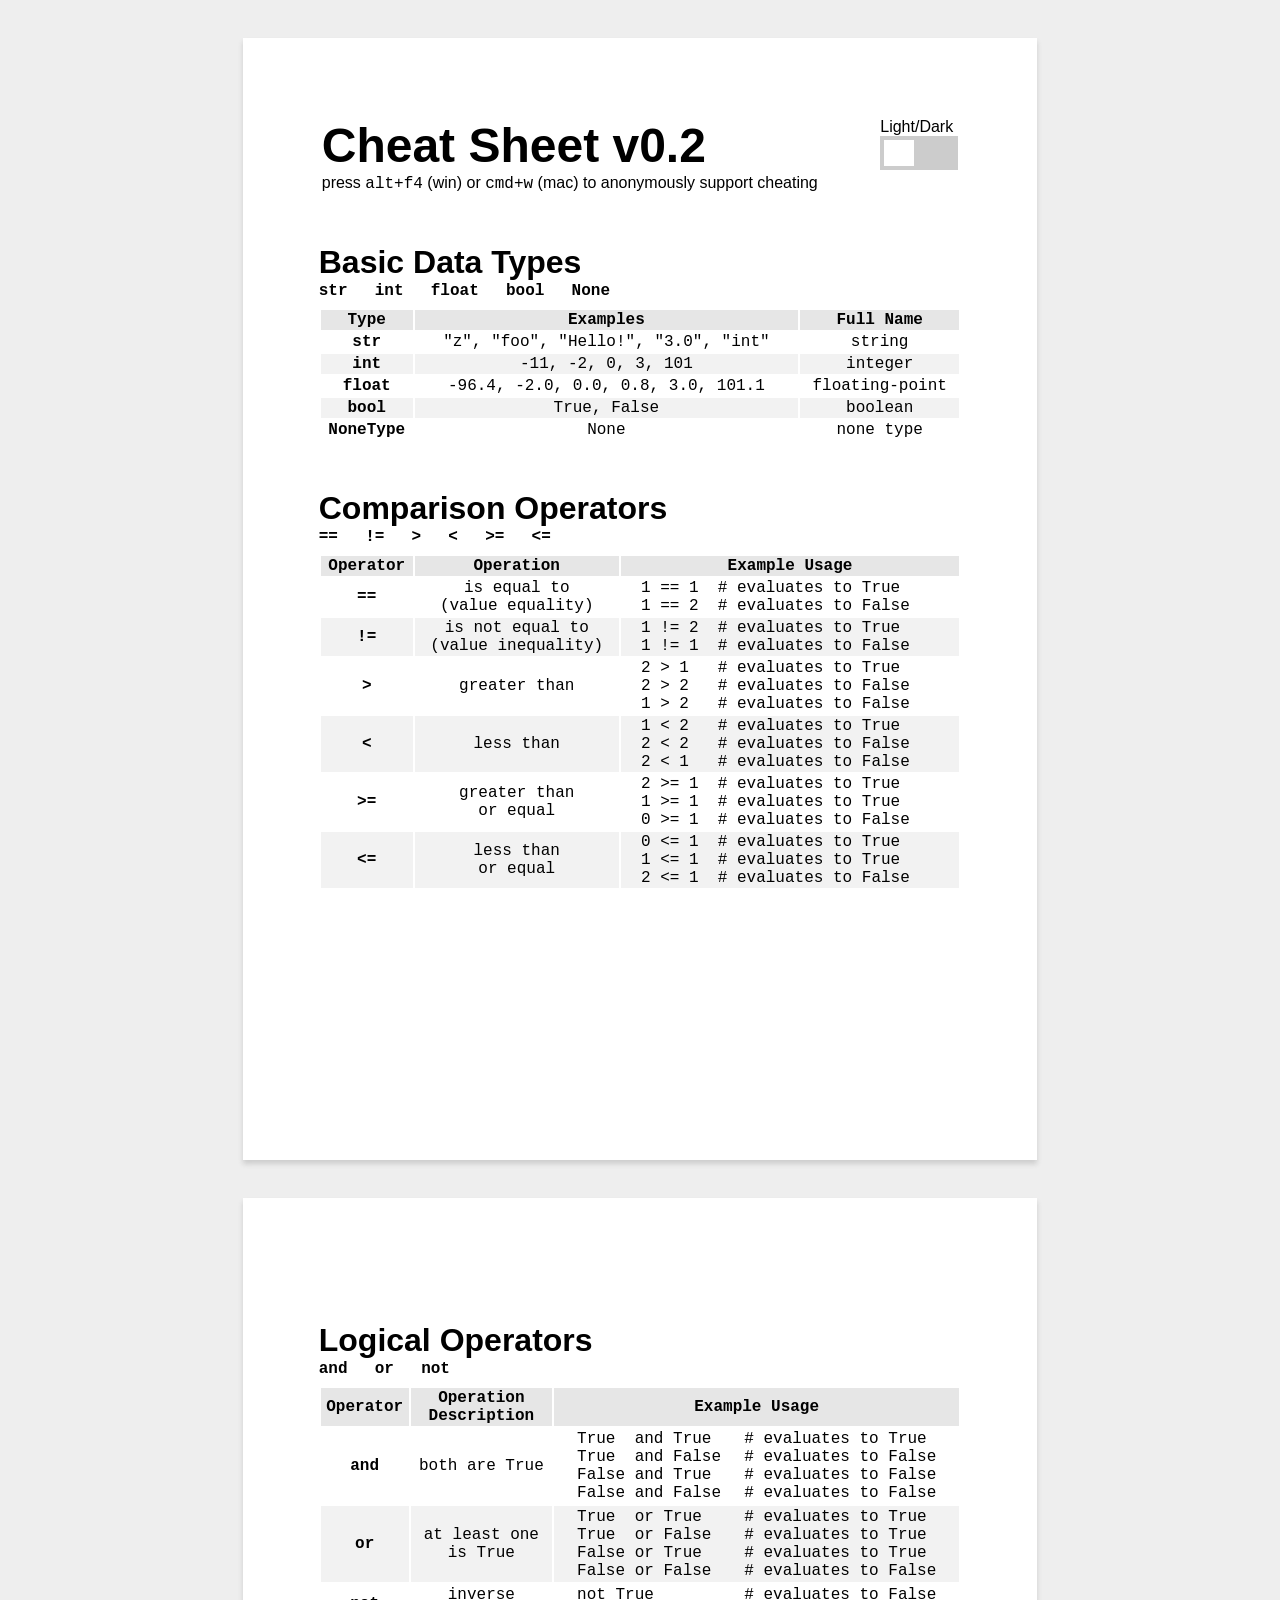
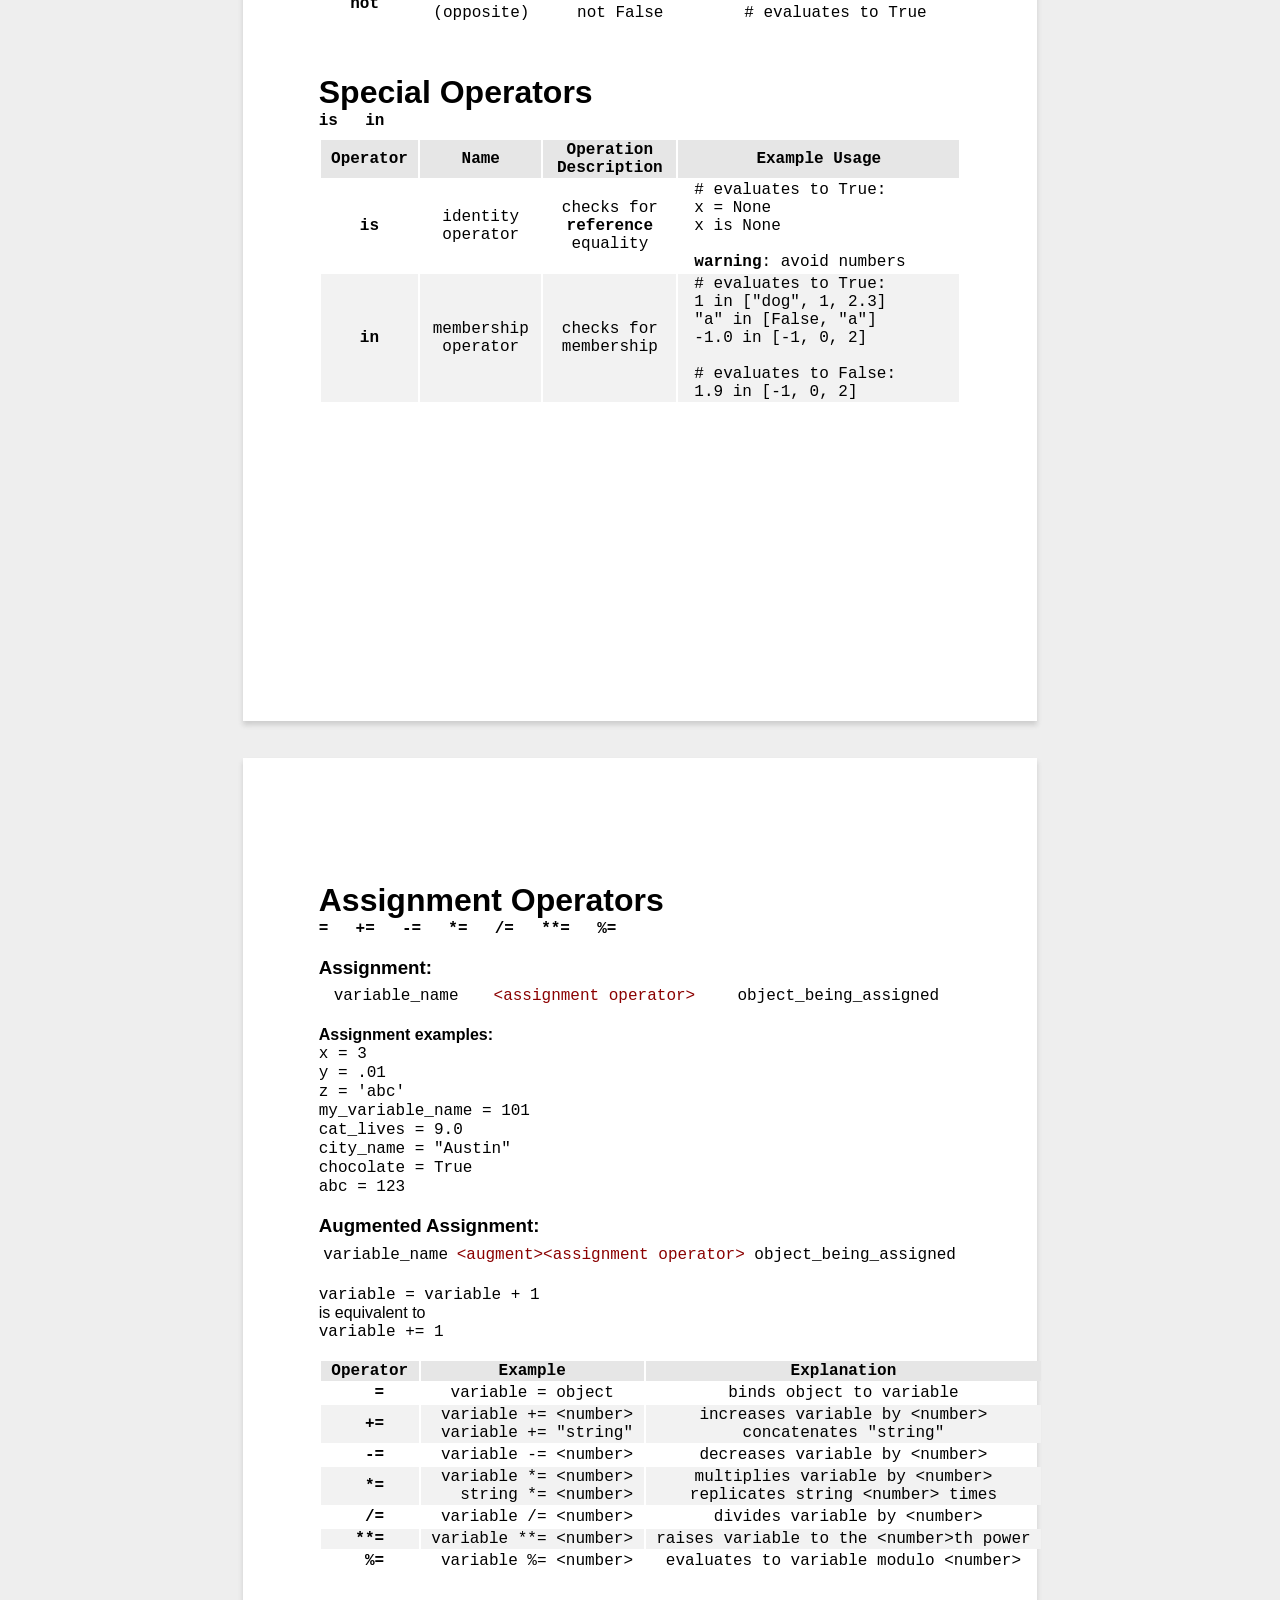
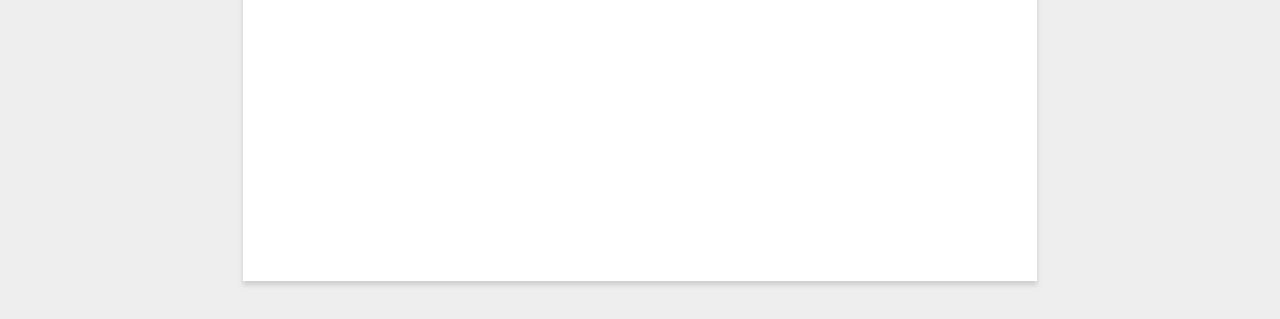
==== static/PythonCheatSheet/index.html @ 7b9991cb "Merge pull request #47 from GCTA-Python/updates added html cheatsheet from scratch repo" ====
<!DOCTYPE html>

<html lang="en">
	<head>
		<meta name="viewport" content="width=device-width, initial-scale=1">
		<meta charset="utf-8">
		<meta http-equiv="X-UA-Compatible" content="IE=edge">
		<meta name="description" content="Student Review Supplement (WIP - v0.3)">
		<title>Python Cheat Sheet</title>
		<link rel="stylesheet" type="text/css" href="sheets-of-paper-a4.css">
		<script async src="script.js"></script>  <!-- links to Java scripts (order dependent) -->
	</head>

	<body class="document">
		<div class="page" contenteditable="true">
			
			<table>
				<tr></tr>
				<tr>
					<!-- Title -->
					<td>
						<h1 class="title" style="margin-top: 0;">Cheat Sheet v0.2</h1>
						<p style="margin-top: -2em;">press <kbd>alt+f4</kbd> (win) or <kbd>cmd+w</kbd> (mac) to anonymously support cheating</p>			
					</td>
					<!-- Dark/Light Button -->
					<td style="vertical-align: top; width: 0%">
						<label for="toggle">Light/Dark</label>
						<!-- Rectangular switch -->
						<label class="switch">
							<input type="checkbox">
							<span class="slider"></span>
						</label>
					</td>
				</tr>
			</table>



			<!-- Basic Data Types -->
			<div class="table_info">
				<h1 class="table"> Basic Data Types </h1>
				<code class="subhead"> str &ensp; int &ensp; float &ensp; bool &ensp; None </code>
			</div>

			<table class="default_table">
				<tr class="header">
					<th style="text-align: center;"> Type </th>
					<th style="text-align: center;"> Examples </th>
					<th style="text-align: center;"> Full Name </th>
				</tr>
				<tr>
					<td style="text-align: center;"> <b>str</b> </td>
					<td style="text-align: center;"> "z", "foo", "Hello!", "3.0", "int" </td>
					<td style="text-align: center;"> string </td>
				</tr>
				<tr>
					<td style="text-align: center;"> <b>int</b> </td>
					<td style="text-align: center;"> -11, -2, 0, 3, 101 </td>
					<td style="text-align: center;"> integer </td>
				</tr>
				<tr>
					<td style="text-align: center;"> <b>float</b> </td>
					<td style="text-align: center;"> -96.4, -2.0, 0.0, 0.8, 3.0, 101.1  </td>
					<td style="text-align: center;"> floating-point </td>
				</tr>
				<tr>
					<td style="text-align: center;"> <b>bool</b> </td>
					<td style="text-align: center;"> True, False </td>
					<td style="text-align: center;"> boolean </td>
				</tr>
				<tr>
					<td style="text-align: center;"> <b>NoneType</b> </td>
					<td style="text-align: center;"> None </td>
					<td style="text-align: center;"> none type </td>
				</tr>
			</table>

			<!-- Comparison Operators -->
			<div class="table_info">
				<h1 class="table"> Comparison Operators </h1>
				<code class="subhead"> == &ensp; != &ensp; &gt &ensp; &lt &ensp; &gt= &ensp; &lt= </code>
			</div>

			<table class="default_table">
				<tr class="header">
					<th style="text-align: center;"> Operator </th>
					<th style="text-align: center;"> Operation </th>
					<th style="text-align: center;"> Example Usage </th>
				</tr>
				<tr>
					<td style="text-align: center;"> <b>==</b> </td>
					<td style="text-align: center;"> is equal to<br>(value equality) </td>
					<td style="text-align: left;">	<code>&nbsp; 1 == 1  &nbsp;# evaluates to True </code><br>
												  	<code>&nbsp; 1 == 2  &nbsp;# evaluates to False</code></td>

				</tr>
				<tr>
					<td style="text-align: center;"> <b>!=</b> </td>
					<td style="text-align: center;"> is not equal to<br>(value inequality) </td>
					<td style="text-align: left;">	<code>&nbsp; 1 != 2  &nbsp;# evaluates to True </code><br>
												  	<code>&nbsp; 1 != 1  &nbsp;# evaluates to False </code></td>
				</tr>
				<tr>
					<td style="text-align: center;"> <b>&gt</b> </td>
					<td style="text-align: center;"> greater than </td>
					<td style="text-align: left;">	<code>&nbsp; 2 &gt 1  &nbsp;&nbsp;# evaluates to True </code><br>
												  	<code>&nbsp; 2 &gt 2  &nbsp;&nbsp;# evaluates to False </code><br>
												  	<code>&nbsp; 1 &gt 2  &nbsp;&nbsp;# evaluates to False </code></td>
				</tr>
				<tr>
					<td style="text-align: center;"> <b>&lt</b> </td>
					<td style="text-align: center;"> less than </td>
					<td style="text-align: left;">	<code>&nbsp; 1 &lt 2  &nbsp;&nbsp;# evaluates to True </code><br>
												  	<code>&nbsp; 2 &lt 2  &nbsp;&nbsp;# evaluates to False </code><br>
												  	<code>&nbsp; 2 &lt 1  &nbsp;&nbsp;# evaluates to False </code></td>
				</tr>
				<tr>
					<td style="text-align: center;"> <b>&gt=</b> </td>
					<td style="text-align: center;"> greater than<br>or equal </td>
					<td style="text-align: left;">	<code>&nbsp; 2 &gt= 1  &nbsp;# evaluates to True </code><br>
												  	<code>&nbsp; 1 &gt= 1  &nbsp;# evaluates to True </code><br>
												  	<code>&nbsp; 0 &gt= 1  &nbsp;# evaluates to False </code></td>
				</tr>
				<tr>
					<td style="text-align: center;"> <b>&lt=</b> </td>
					<td style="text-align: center;"> less than<br>or equal </td>
					<td style="text-align: left;">	<code>&nbsp; 0 &lt= 1  &nbsp;# evaluates to True </code><br>
												  	<code>&nbsp; 1 &lt= 1  &nbsp;# evaluates to True </code><br>
												  	<code>&nbsp; 2 &lt= 1  &nbsp;# evaluates to False </code></td>
				</tr>
			</table>
		</div>


		<div class="page" contenteditable="true">

			<!-- Logical Operators -->
			<div class="table_info">
				<h1 class="table"> Logical Operators </h1>
				<code class="subhead"> and &ensp; or &ensp; not </code>
			</div>

			<table class="default_table">
				<tr class="header">
					<th style="text-align: center;"> Operator </th>
					<th style="text-align: center;"> Operation<br>Description </th>
					<th style="text-align: center;"> Example Usage </th>
				</tr>
				<tr>
					<td style="text-align: center;"> <b>and</b> </td>
					<td style="text-align: center;"> both are True </td>
					<td style="text-align: left;">
						<table class="no_space_table">
							<tr></tr>
							<tr>
								<td>
									True &nbsp;and True<br>
									True &nbsp;and False<br>
									False and True<br>
									False and False<br>
								</td>
								<td>&nbsp;&nbsp;</td>
								<td>
									# evaluates to True<br>
									# evaluates to False<br>
									# evaluates to False<br>
									# evaluates to False<br>
								</td>
							</tr>
						</table>
					</td>
				</tr>
				<tr>
					<td style="text-align: center;"> <b>or</b> </td>
					<td style="text-align: center;"> at least one<br>is True </td>
					<td style="text-align: left;">
						<table class="no_space_table">
							<tr></tr>
							<tr>
								<td>
									True &nbsp;or True<br>
									True &nbsp;or False<br>
									False or True<br>
									False or False<br>
								</td>
								<td>&nbsp;&nbsp;&nbsp;</td>
								<td>
									# evaluates to True<br>
									# evaluates to True<br>
									# evaluates to True<br>
									# evaluates to False<br>
								</td>
							</tr>
						</table>
					</td>
				</tr>
				<tr>
					<td style="text-align: center;"> <b>not</b> </td>
					<td style="text-align: center;"> inverse<br>(opposite) </td>
					<td style="text-align: left;">
						<table class="no_space_table">
							<tr></tr>
							<tr>
								<td>
									not True<br>
									not False<br>
								</td>
								<td>&nbsp;&nbsp;&nbsp;&nbsp;&nbsp;&nbsp;&nbsp;&nbsp;</td>
								<td>
									# evaluates to False<br>
									# evaluates to True<br>
								</td>
							</tr>
						</table>
					</td>
				</tr>
			<table>

			<!-- Special Operators -->
			<div class="table_info">
				<h1 class="table"> Special Operators </h1>
				<code class="subhead"> is &ensp; in </code>
			</div>

			<table class="default_table">
				<tr class="header">
					<th style="text-align: center;"> Operator </th>
					<th style="text-align: center;"> Name </th>
					<th style="text-align: center;"> Operation<br>Description </th>
					<th style="text-align: center;"> Example Usage </th>
				</tr>
				<tr>
					<td style="text-align: center;"> <b>is</b> </td>
					<td style="text-align: center;"> identity <br>operator </td>
					<td style="text-align: center;"> checks for <br><b>reference</b><br>equality <br></td>
					<td style="	text-align: left;
								padding-right: 0em !important;
								padding-left: 1em !important;">
													<code> # evaluates to True:</code><br>
													<code> x = None</code><br>
													<code> x is None </code><br>
													<br>
													<code> <b>warning</b>: avoid numbers</code><br></td>
				</tr>
				<tr>
					<td style="text-align: center;"> <b>in</b> </td>
					<td style="text-align: center;"> membership <br>operator </td>
					<td style="text-align: center;"> checks for <br>membership </td>
					<td style="	text-align: left;
								padding-right: 0em !important;
								padding-left: 1em !important;">
													<code> # evaluates to True:</code><br>
													<code> 1 in ["dog", 1, 2.3] </code><br>
													<code> "a" in [False, "a"] </code><br>
													<code> -1.0 in [-1, 0, 2] </code><br>
													<code> </code><br>
													<code> # evaluates to False:</code><br>
													<code> 1.9 in [-1, 0, 2] </code><br></td>
				</tr>
			</table>
		</div>


		<div class="page" contenteditable="true">

			<!-- Assignment Operators -->
			<div class="table_info">
				<h1 class="table"> Assignment Operators </h1>
				<code class="subhead"> = &ensp; += &ensp; -= &ensp; *= &ensp; /= &ensp; **= &ensp; %= </code>
			</div>

			<h3 style="margin-bottom: .25em;">Assignment:</h3>

			<table style="width: 100%; text-align: center;">
				<tr style="background-color: white !important;">
					<td>
						<code> variable_name </code>
					</td>
					<td>
						<code style="color: darkred">&lt;assignment operator&gt; </code>
					</td>
					<td>
						<code> object_being_assigned </code>
					</td>
				</tr>
			</table>

			<br>
			<b>Assignment examples:</b><br>
			<code>
				x = 3<br>
				y = .01<br>
				z = 'abc'<br>
				my_variable_name = 101<br>
				cat_lives = 9.0<br>
				city_name = "Austin"<br>
				chocolate = True<br>
				abc = 123
			</code>

			<h3 style="margin-bottom: .25em;">Augmented Assignment:</h3>

			<table style="width: 100%; text-align: center;">
				<tr style="background-color: white !important;">
					<td>
						<code> variable_name </code>
					</td>
					<td>
						<code style="color: darkred">&lt;augment>&lt;assignment operator&gt; </code>
					</td>
					<td>
						<code> object_being_assigned </code>
					</td>
				</tr>
			</table><br>

			<p>
			<code> variable = variable + 1 </code><br>
			is equivalent to<br>
			<code> variable += 1 </code>
			</p>

			<br>
			<table class="default_table" style="white-space: pre;">
				<tr class="header">
					<th style="text-align: left;"> Operator </th>
					<th style="text-align: center;"> Example </th>
					<th style="text-align: center;"> Explanation </th>
				</tr>
				<tr>
					<td style="text-align: center;"> <b>  =</b> </td>
					<td style="text-align: left;"><code>   variable = object </code></td>
					<td style="text-align: center;"> binds object to variable </td>
				</tr>
				<tr>
					<td style="text-align: center;"> <b> +=</b> </td>
					<td style="text-align: left;"><code>  variable += &lt;number&gt; </code><br><code>  variable += "string" </code></td>
					<td style="text-align: center;"> increases variable by &lt;number&gt; <br> concatenates "string" </td>
				</tr>
				<tr>
					<td style="text-align: center;"> <b> -=</b> </td>
					<td style="text-align: left;"><code>  variable -= &lt;number&gt; </code></td>
					<td style="text-align: center;"> decreases variable by &lt;number&gt; </td>
				</tr>
				<tr>
					<td style="text-align: center;"> <b> *=</b> </td>
					<td style="text-align: left;"><code>  variable *= &lt;number&gt; </code><br><code>    string *= &lt;number&gt; </code></td>
					<td style="text-align: center;"> multiplies variable by &lt;number&gt; <br> replicates string &lt;number&gt; times </td>
				</tr>
				<tr>
					<td style="text-align: center;"> <b> /=</b> </td>
					<td style="text-align: left;"><code>  variable /= &lt;number&gt; </code></td>
					<td style="text-align: center;"> divides variable by &lt;number&gt;</td>
				</tr>
				<tr>
					<td style="text-align: center;"> <b>**=</b> </td>
					<td style="text-align: left;"><code> variable **= &lt;number&gt; </code></td>
					<td style="text-align: center;"> raises variable to the &lt;number&gt;th power </td>
				</tr>
				<tr>
					<td style="text-align: center;"> <b> %=</b> </td>
					<td style="text-align: left;"><code>  variable %= &lt;number&gt; </code></td>
					<td style="text-align: center;"> evaluates to variable modulo &lt;number&gt; </td>
				</tr>

			</table>

		</div>

	</body>


<!--
* HTML-Sheets-of-Paper (https://github.com/delight-im/HTML-Sheets-of-Paper)
* Copyright (c) delight.im (https://www.delight.im/)
* Licensed under the MIT License (https://opensource.org/licenses/MIT)
-->

</html>
---- static/PythonCheatSheet/sheets-of-paper-a4.css ----
/*!
 * HTML-Sheets-of-Paper (https://github.com/delight-im/HTML-Sheets-of-Paper)
 * Copyright (c) delight.im (https://www.delight.im/)
 * Licensed under the MIT License (https://opensource.org/licenses/MIT)
 */

@import "sheets-of-paper.css";

.page {
	/* Styles for better appearance on screens only -- are reset to defaults in print styles later */

	/* Reflect the paper width in the screen rendering (must match size from @page rule) */
	width: 21cm;
	/* Reflect the paper height in the screen rendering (must match size from @page rule) */
	min-height: 29.7cm;

	/* Reflect the actual page margin/padding on paper in the screen rendering (must match margin from @page rule) */
	padding-left: 2cm;
	padding-top: 2cm;
	padding-right: 2cm;
	padding-bottom: 2cm;
}
/* Use CSS Paged Media to switch from continuous documents to sheet-like documents with separate pages */
@page {
	/* You can only change the size, margins, orphans, widows and page breaks here */

	/* Paper size and page orientation */
	size: A4 portrait;

	/* Margin per single side of the page */
	margin-left: 2cm;
	margin-top: 2cm;
	margin-right: 2cm;
	margin-bottom: 2cm;
}
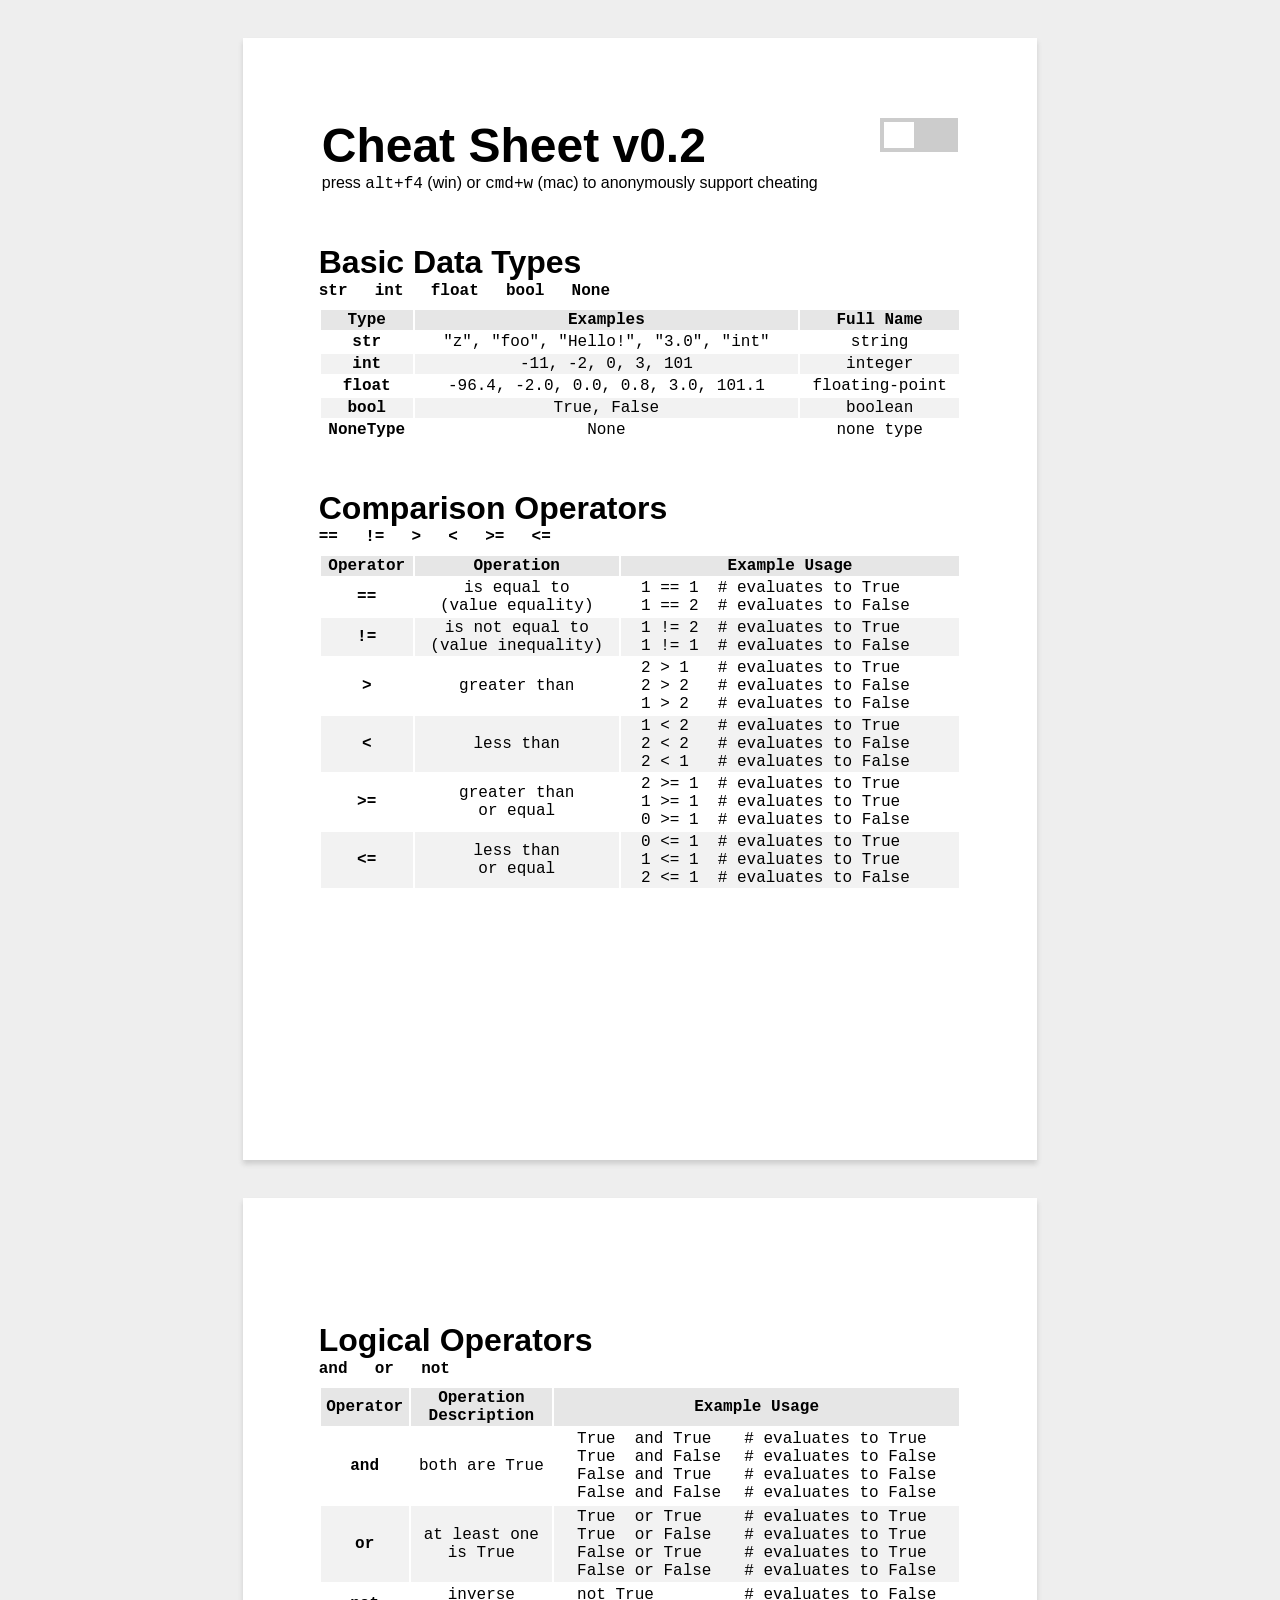
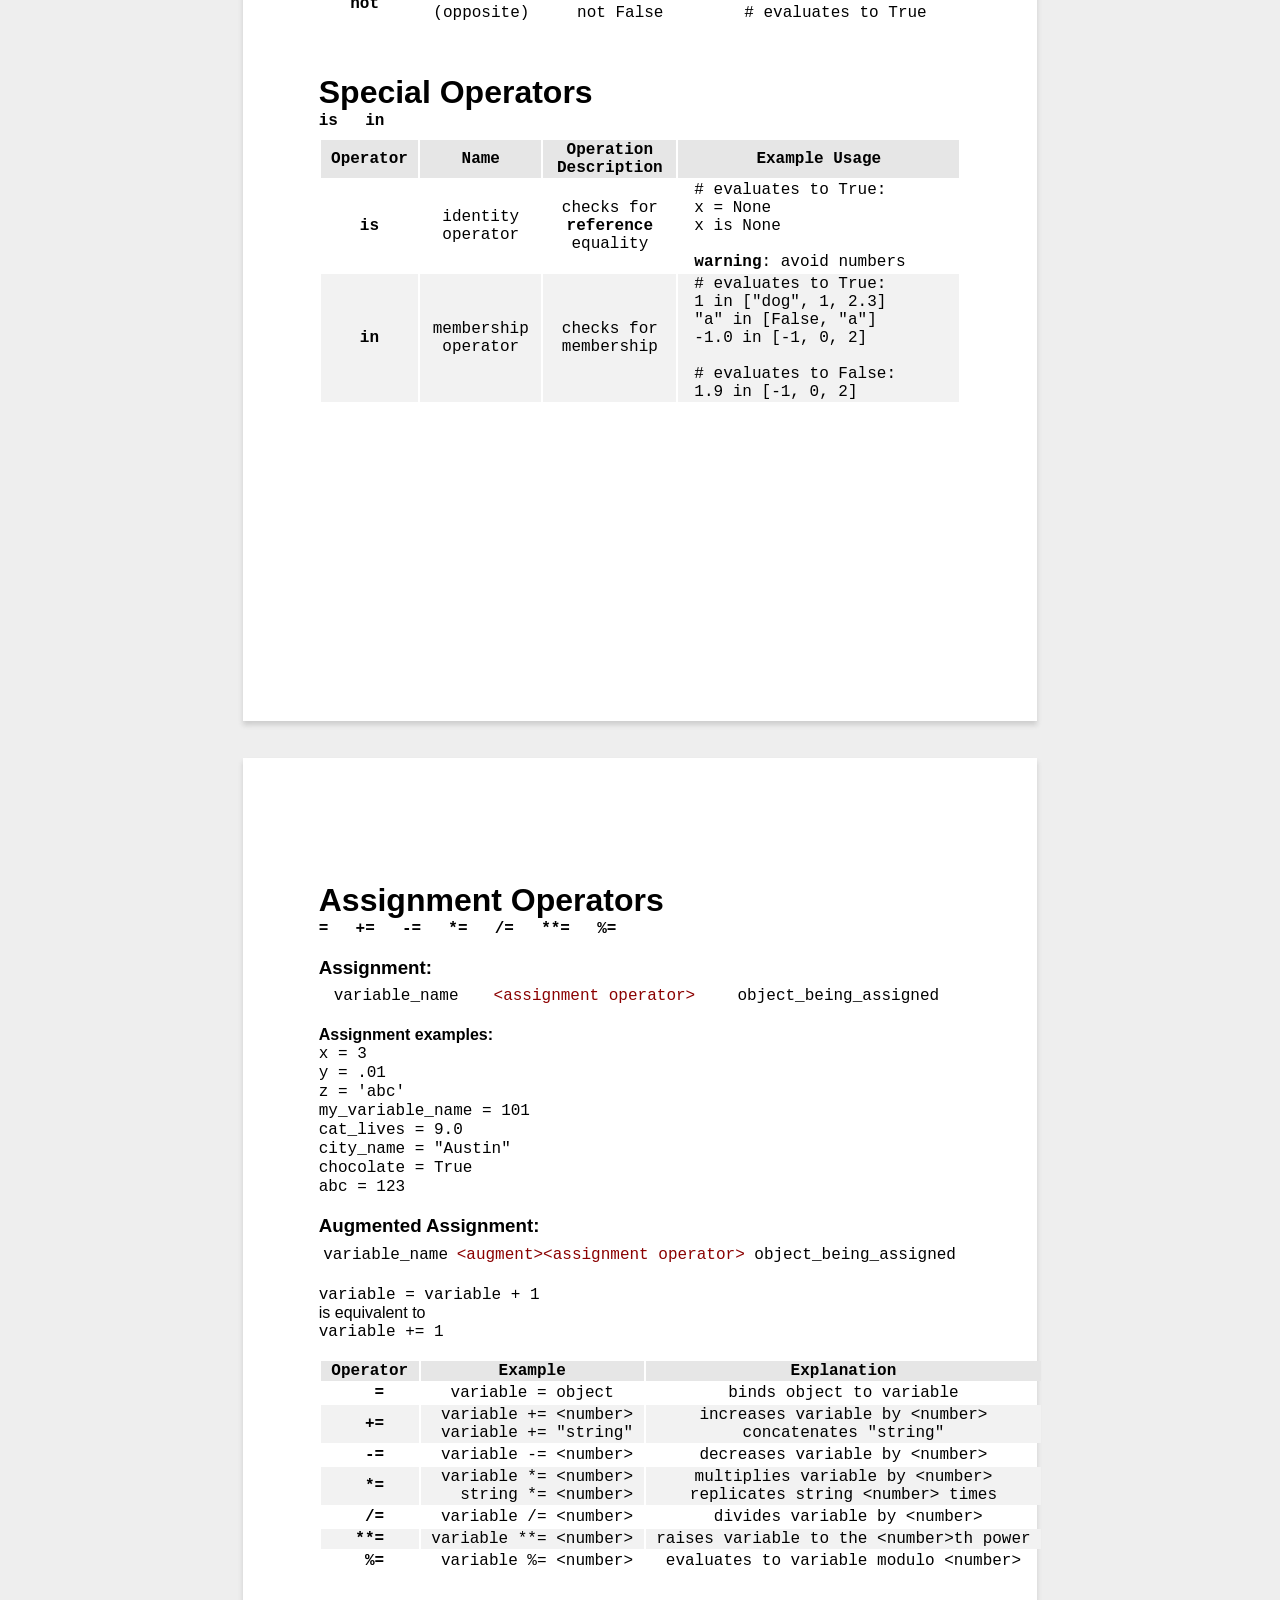
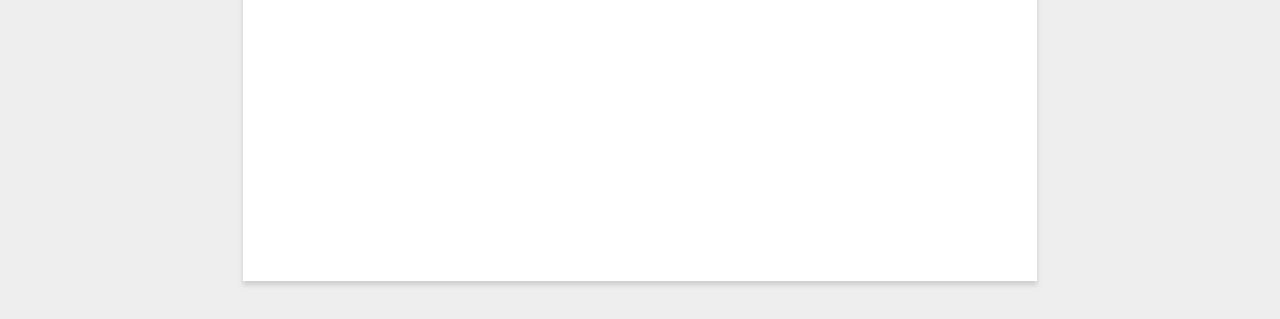
==== commit 6437ed6d: "Merge pull request #49 from GCTA-Python/updates should be working now..." ====
--- a/static/PythonCheatSheet/index.html
+++ b/static/PythonCheatSheet/index.html
@@ -12,19 +12,19 @@
 	</head>
 
 	<body class="document">
-		<div class="page" contenteditable="true">
-			
+		<div class="page" contenteditable="false">
+
 			<table>
 				<tr></tr>
 				<tr>
 					<!-- Title -->
-					<td>
+					<td style="width: 100%">
 						<h1 class="title" style="margin-top: 0;">Cheat Sheet v0.2</h1>
 						<p style="margin-top: -2em;">press <kbd>alt+f4</kbd> (win) or <kbd>cmd+w</kbd> (mac) to anonymously support cheating</p>			
 					</td>
 					<!-- Dark/Light Button -->
 					<td style="vertical-align: top; width: 0%">
-						<label for="toggle">Light/Dark</label>
+						<!-- <label for="toggle">Light/Dark</label> -->
 						<!-- Rectangular switch -->
 						<label class="switch">
 							<input type="checkbox">
@@ -132,7 +132,7 @@
 		</div>
 
 
-		<div class="page" contenteditable="true">
+		<div class="page" contenteditable="false">
 
 			<!-- Logical Operators -->
 			<div class="table_info">
@@ -261,7 +261,7 @@
 		</div>
 
 
-		<div class="page" contenteditable="true">
+		<div class="page" contenteditable="false">
 
 			<!-- Assignment Operators -->
 			<div class="table_info">
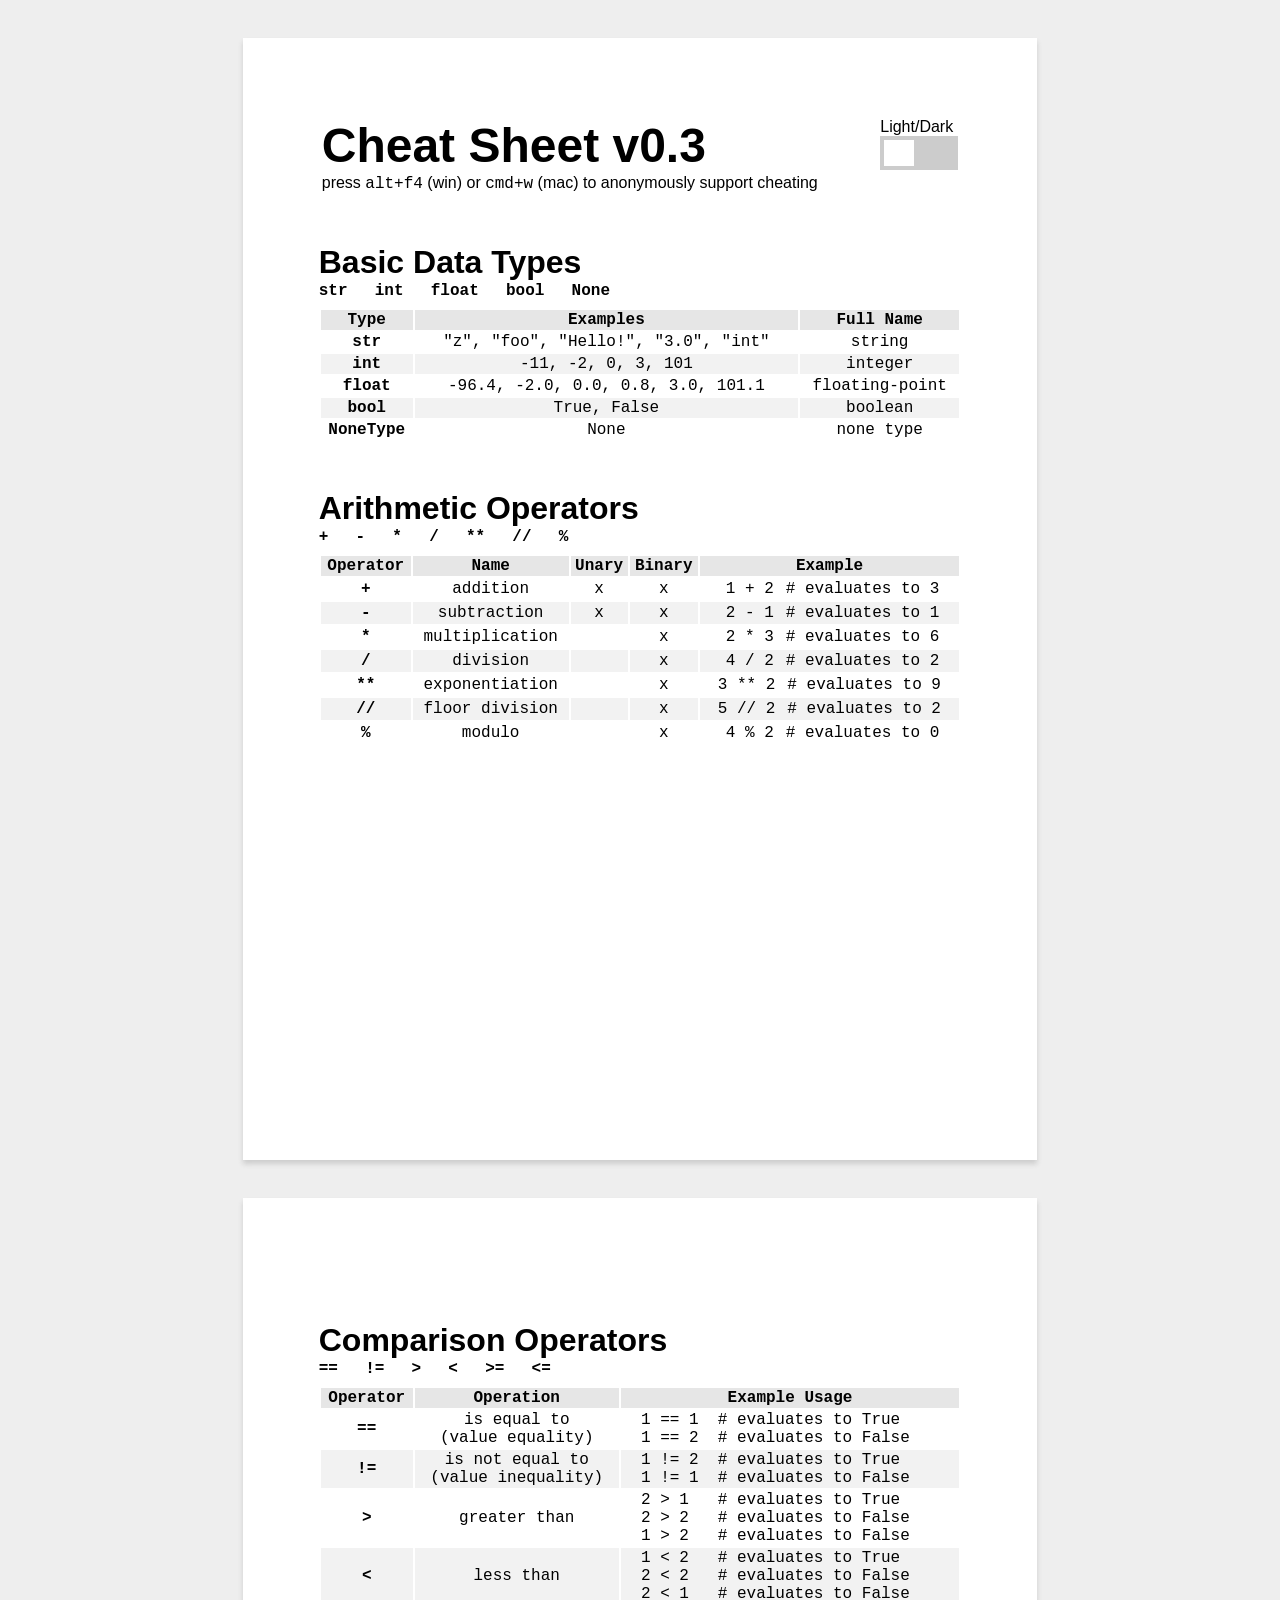
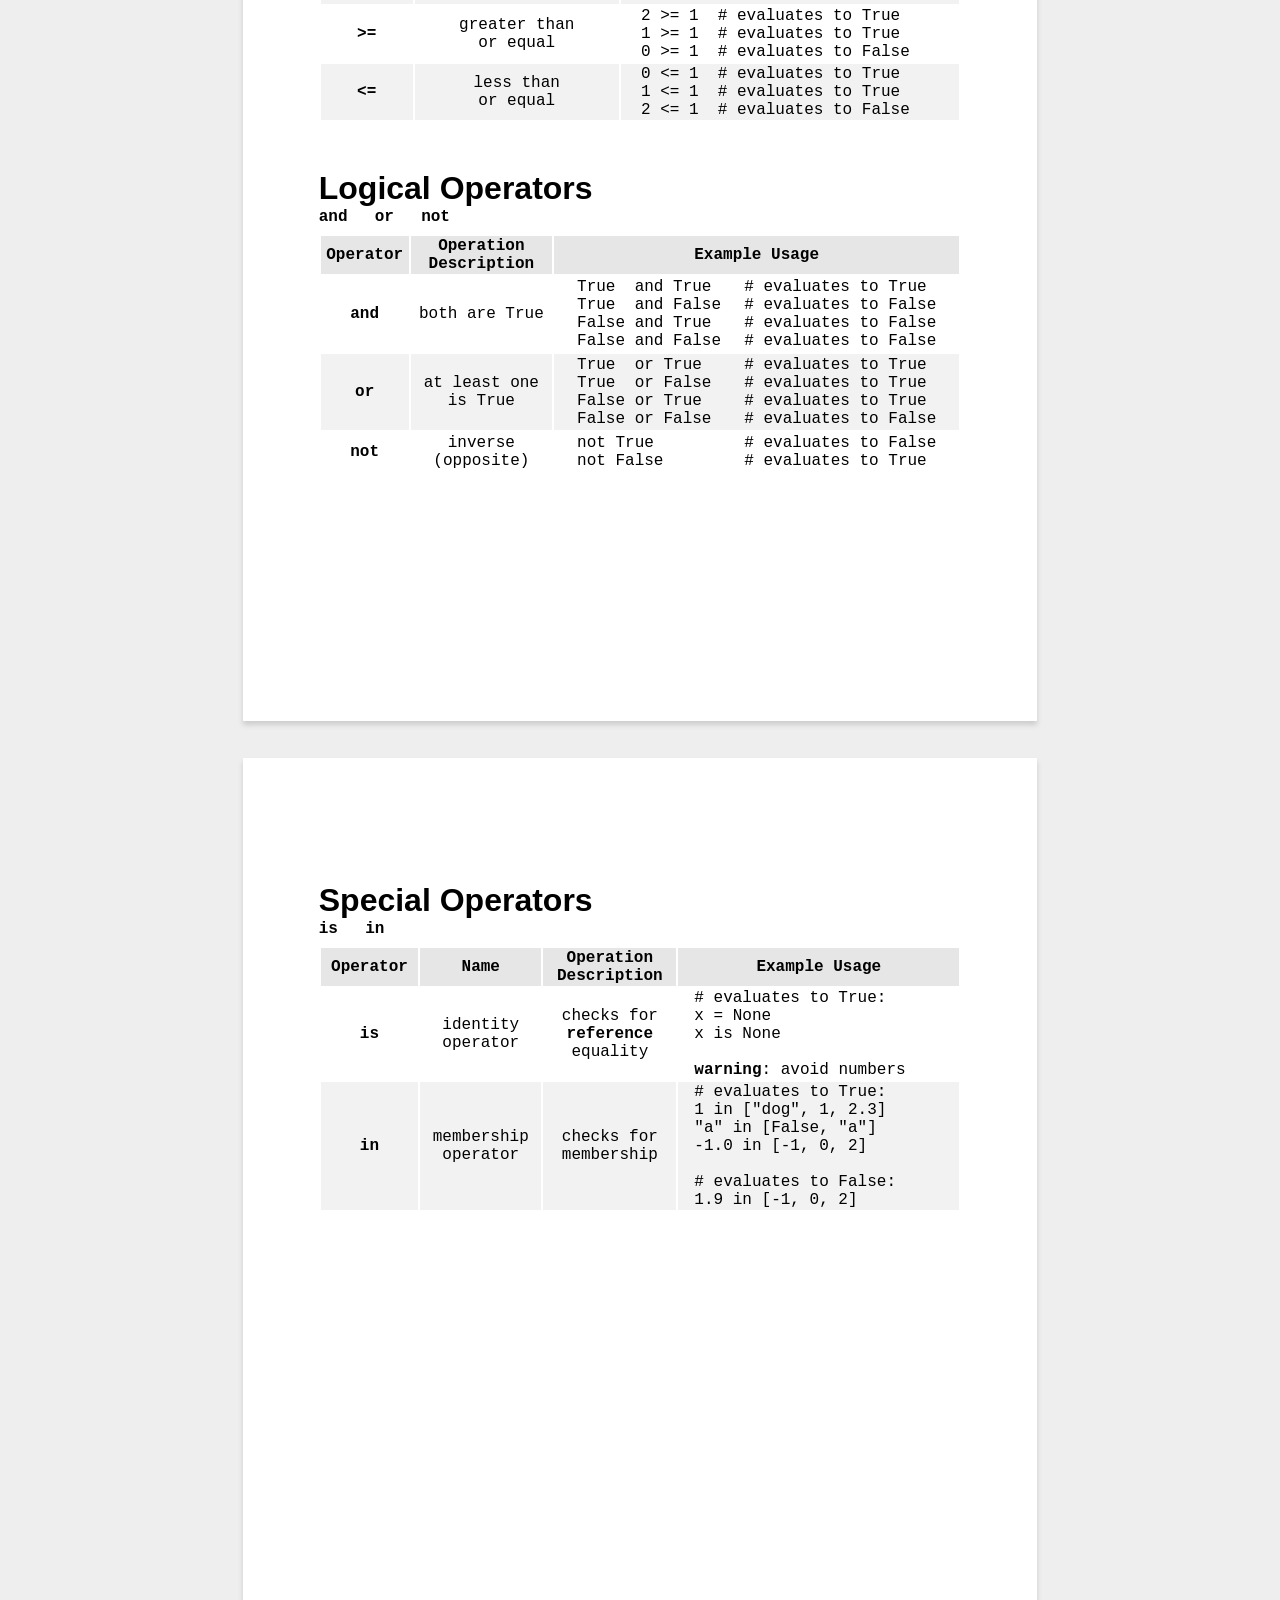
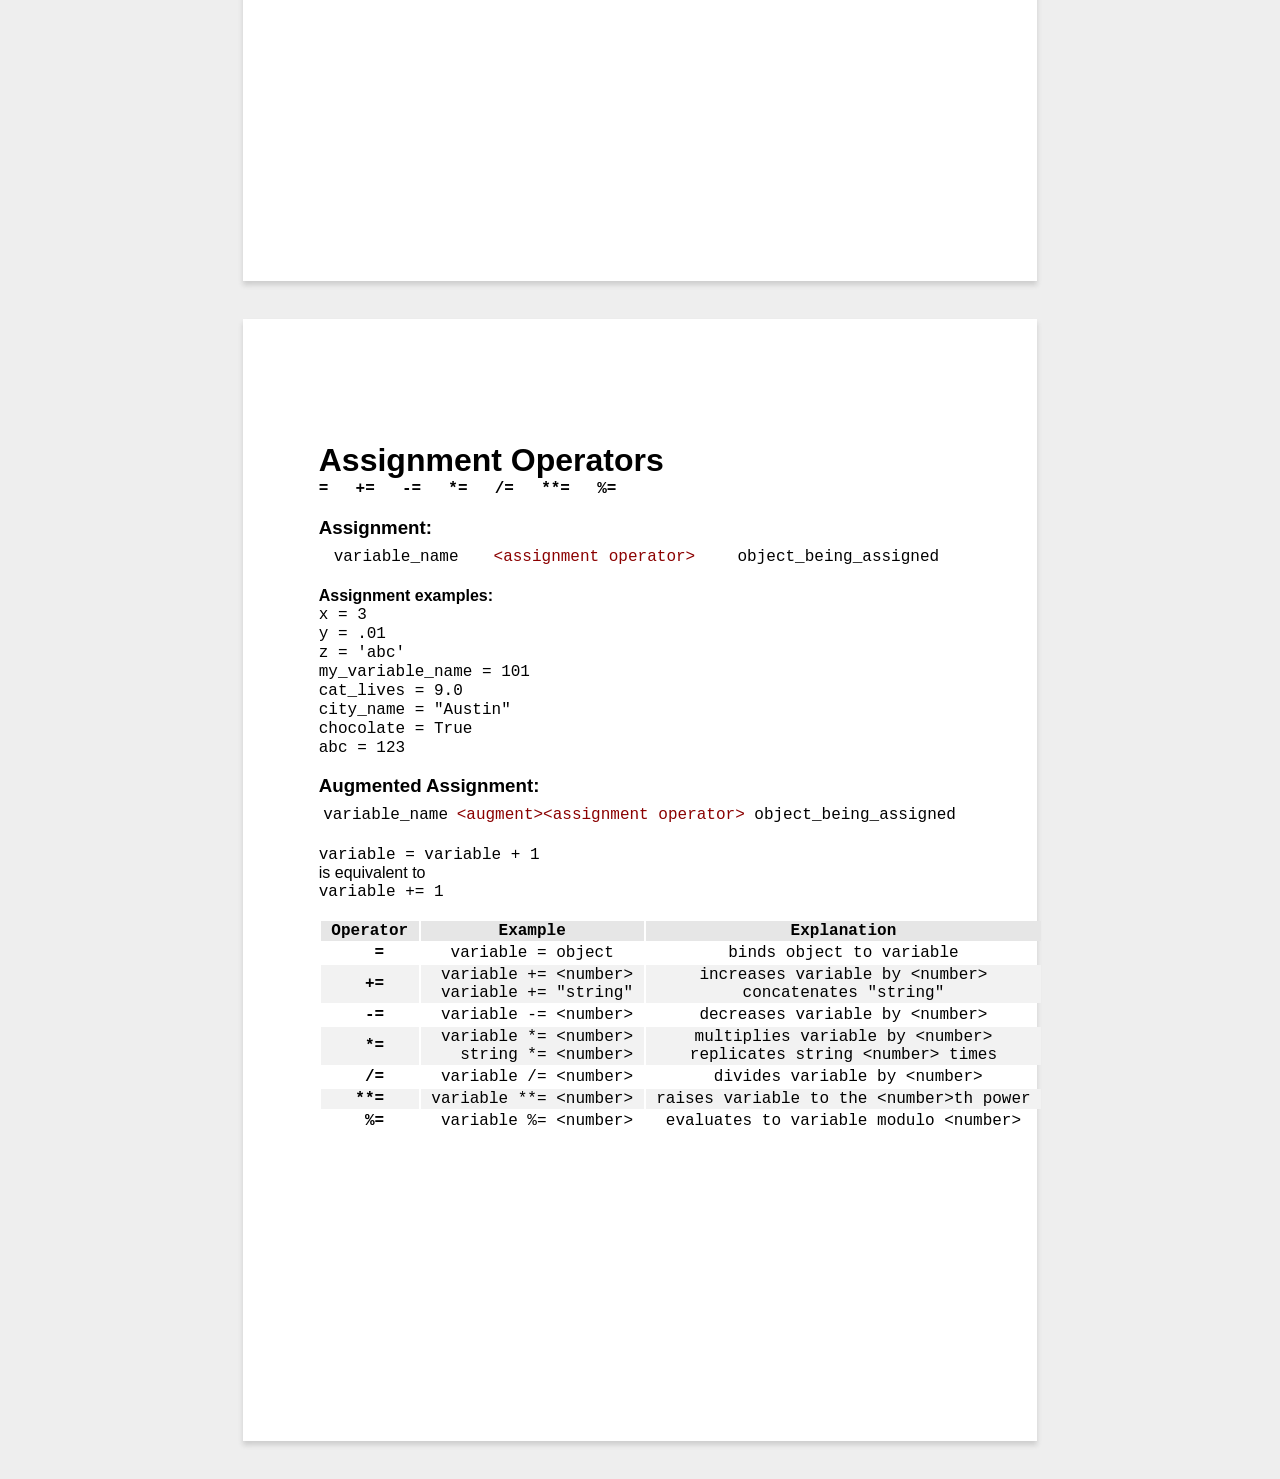
==== commit 6350658e: "Merge pull request #51 from GCTA-Python/updates updated most recent working scratch version" ====
--- a/static/PythonCheatSheet/index.html
+++ b/static/PythonCheatSheet/index.html
@@ -1,4 +1,7 @@
 <!DOCTYPE html>
+
+<!-- todo: refactor using flex -->
+<!-- todo: fix Comparison Operators usage examples formatting -->
 
 <html lang="en">
 	<head>
@@ -19,15 +22,15 @@
 				<tr>
 					<!-- Title -->
 					<td style="width: 100%">
-						<h1 class="title" style="margin-top: 0;">Cheat Sheet v0.2</h1>
+						<h1 class="title" style="margin-top: 0;">Cheat Sheet v0.3</h1>
 						<p style="margin-top: -2em;">press <kbd>alt+f4</kbd> (win) or <kbd>cmd+w</kbd> (mac) to anonymously support cheating</p>			
 					</td>
 					<!-- Dark/Light Button -->
 					<td style="vertical-align: top; width: 0%">
-						<!-- <label for="toggle">Light/Dark</label> -->
+						<label for="cbox">Light/Dark</label>
 						<!-- Rectangular switch -->
 						<label class="switch">
-							<input type="checkbox">
+							<input id="cbox" type="checkbox">
 							<span class="slider"></span>
 						</label>
 					</td>
@@ -75,6 +78,131 @@
 				</tr>
 			</table>
 
+			<!-- Arithmetic Operators -->
+			<div class="table_info">
+				<h1 class="table"> Arithmetic Operators </h1>
+				<code class="subhead"> + &ensp; - &ensp; * &ensp; / &ensp; ** &ensp; // &ensp; % </code>
+			</div>
+			<table class="default_table">
+				<tr class="header">
+					<th style="text-align: center;"> Operator </th>
+					<th style="text-align: center;"> Name </th>
+					<th style="text-align: center;"> Unary </th>
+					<th style="text-align: center;"> Binary </th>
+					<th style="text-align: center;"> Example </th>
+				</tr>
+				<tr>
+					<td style="text-align: center;"> <b>+</b> </td>
+					<td style="text-align: center;"> addition </td>
+					<td style="text-align: center;"> x </td>
+					<td style="text-align: center;"> x </td>
+					<td style="text-align: left;">
+						<table class="no_border sub_table1"> 
+							<tr>
+								<td style="text-align: right;"><code> &ensp;1 + 2 </code></td>
+								<td> &ensp; </td>
+								<td> # evaluates to 3 </td>
+							</tr>
+						</table>
+					</td>
+				</tr>
+				<tr>
+					<td style="text-align: center;"> <b>-</b> </td>
+					<td style="text-align: center;"> subtraction </td>
+					<td style="text-align: center;"> x </td>
+					<td style="text-align: center;"> x </td>
+					<td style="text-align: left;">
+						<table class="no_border sub_table1"> 
+							<tr>
+								<td style="text-align: right;"><code> &ensp;2 - 1 </code></td>
+								<td> &ensp; </td>
+								<td> # evaluates to 1 </td>
+							</tr>
+						</table>
+					</td>
+				</tr>
+				<tr>
+					<td style="text-align: center;"> <b>*</b> </td>
+					<td style="text-align: center;"> multiplication </td>
+					<td style="text-align: center;">  </td>
+					<td style="text-align: center;"> x </td>
+					<td style="text-align: center;"> 
+						<table class="no_border sub_table1"> 
+							<tr>
+								<td style="text-align: right;"><code> &ensp;2 * 3 </code></td>
+								<td> &ensp; </td>
+								<td> # evaluates to 6 </td>
+							</tr>
+						</table>
+					</td>
+				</tr>
+				<tr>
+					<td style="text-align: center;"> <b>/</b> </td>
+					<td style="text-align: center;"> division </td>
+					<td style="text-align: center;">  </td>
+					<td style="text-align: center;"> x </td>
+					<td style="text-align: center;"> 
+						<table class="no_border sub_table1"> 
+							<tr>
+								<td style="text-align: right;"><code> &ensp;4 / 2 </code></td>
+								<td> &ensp; </td>
+								<td> # evaluates to 2 </td>
+							</tr>
+						</table>
+					</td>
+				</tr>
+				<tr>
+					<td style="text-align: center;"> <b>**</b> </td>
+					<td style="text-align: center;"> exponentiation </td>
+					<td style="text-align: center;">  </td>
+					<td style="text-align: center;"> x </td>
+					<td style="text-align: center;"> 
+						<table class="no_border sub_table1"> 
+							<tr>
+								<td style="text-align: right;"><code> 3 ** 2 </code></td>
+								<td> &ensp; </td>
+								<td> # evaluates to 9 </td>
+							</tr>
+						</table>
+					</td>
+
+				</tr>
+				<tr>
+					<td style="text-align: center;"> <b>//</b> </td>
+					<td style="text-align: center;"> floor division </td>
+					<td style="text-align: center;">  </td>
+					<td style="text-align: center;"> x </td>
+					<td style="text-align: center;"> 
+						<table class="no_border sub_table1"> 
+							<tr>
+								<td style="text-align: right;"><code> 5 // 2 </code></td>
+								<td> &ensp; </td>
+								<td> # evaluates to 2 </td>
+							</tr>
+						</table>
+					</td>
+
+				</tr>
+				<tr>
+					<td style="text-align: center;"> <b>%</b> </td>
+					<td style="text-align: center;"> modulo </td>
+					<td style="text-align: center;">  </td>
+					<td style="text-align: center;"> x </td>
+					<td style="text-align: center;"> 
+						<table class="no_border sub_table1"> 
+							<tr>
+								<td style="text-align: right;"><code> &ensp;4 % 2 </code></td>
+								<td> &ensp; </td>
+								<td> # evaluates to 0 </td>
+							</tr>
+						</table>
+					</td>
+				</tr>
+			</table>
+		</div>
+
+		<div class="page" contenteditable="false">
+
 			<!-- Comparison Operators -->
 			<div class="table_info">
 				<h1 class="table"> Comparison Operators </h1>
@@ -129,92 +257,97 @@
 												  	<code>&nbsp; 2 &lt= 1  &nbsp;# evaluates to False </code></td>
 				</tr>
 			</table>
+
+
+
+						<!-- Logical Operators -->
+						<div class="table_info">
+							<h1 class="table"> Logical Operators </h1>
+							<code class="subhead"> and &ensp; or &ensp; not </code>
+						</div>
+			
+						<table class="default_table">
+							<tr class="header">
+								<th style="text-align: center;"> Operator </th>
+								<th style="text-align: center;"> Operation<br>Description </th>
+								<th style="text-align: center;"> Example Usage </th>
+							</tr>
+							<tr>
+								<td style="text-align: center;"> <b>and</b> </td>
+								<td style="text-align: center;"> both are True </td>
+								<td style="text-align: left;">
+									<table class="no_space_table">
+										<tr></tr>
+										<tr>
+											<td>
+												True &nbsp;and True<br>
+												True &nbsp;and False<br>
+												False and True<br>
+												False and False<br>
+											</td>
+											<td>&nbsp;&nbsp;</td>
+											<td>
+												# evaluates to True<br>
+												# evaluates to False<br>
+												# evaluates to False<br>
+												# evaluates to False<br>
+											</td>
+										</tr>
+									</table>
+								</td>
+							</tr>
+							<tr>
+								<td style="text-align: center;"> <b>or</b> </td>
+								<td style="text-align: center;"> at least one<br>is True </td>
+								<td style="text-align: left;">
+									<table class="no_space_table">
+										<tr></tr>
+										<tr>
+											<td>
+												True &nbsp;or True<br>
+												True &nbsp;or False<br>
+												False or True<br>
+												False or False<br>
+											</td>
+											<td>&nbsp;&nbsp;&nbsp;</td>
+											<td>
+												# evaluates to True<br>
+												# evaluates to True<br>
+												# evaluates to True<br>
+												# evaluates to False<br>
+											</td>
+										</tr>
+									</table>
+								</td>
+							</tr>
+							<tr>
+								<td style="text-align: center;"> <b>not</b> </td>
+								<td style="text-align: center;"> inverse<br>(opposite) </td>
+								<td style="text-align: left;">
+									<table class="no_space_table">
+										<tr></tr>
+										<tr>
+											<td>
+												not True<br>
+												not False<br>
+											</td>
+											<td>&nbsp;&nbsp;&nbsp;&nbsp;&nbsp;&nbsp;&nbsp;&nbsp;</td>
+											<td>
+												# evaluates to False<br>
+												# evaluates to True<br>
+											</td>
+										</tr>
+									</table>
+								</td>
+							</tr>
+						</table>
+
+			
 		</div>
 
-
 		<div class="page" contenteditable="false">
 
-			<!-- Logical Operators -->
-			<div class="table_info">
-				<h1 class="table"> Logical Operators </h1>
-				<code class="subhead"> and &ensp; or &ensp; not </code>
-			</div>
-
-			<table class="default_table">
-				<tr class="header">
-					<th style="text-align: center;"> Operator </th>
-					<th style="text-align: center;"> Operation<br>Description </th>
-					<th style="text-align: center;"> Example Usage </th>
-				</tr>
-				<tr>
-					<td style="text-align: center;"> <b>and</b> </td>
-					<td style="text-align: center;"> both are True </td>
-					<td style="text-align: left;">
-						<table class="no_space_table">
-							<tr></tr>
-							<tr>
-								<td>
-									True &nbsp;and True<br>
-									True &nbsp;and False<br>
-									False and True<br>
-									False and False<br>
-								</td>
-								<td>&nbsp;&nbsp;</td>
-								<td>
-									# evaluates to True<br>
-									# evaluates to False<br>
-									# evaluates to False<br>
-									# evaluates to False<br>
-								</td>
-							</tr>
-						</table>
-					</td>
-				</tr>
-				<tr>
-					<td style="text-align: center;"> <b>or</b> </td>
-					<td style="text-align: center;"> at least one<br>is True </td>
-					<td style="text-align: left;">
-						<table class="no_space_table">
-							<tr></tr>
-							<tr>
-								<td>
-									True &nbsp;or True<br>
-									True &nbsp;or False<br>
-									False or True<br>
-									False or False<br>
-								</td>
-								<td>&nbsp;&nbsp;&nbsp;</td>
-								<td>
-									# evaluates to True<br>
-									# evaluates to True<br>
-									# evaluates to True<br>
-									# evaluates to False<br>
-								</td>
-							</tr>
-						</table>
-					</td>
-				</tr>
-				<tr>
-					<td style="text-align: center;"> <b>not</b> </td>
-					<td style="text-align: center;"> inverse<br>(opposite) </td>
-					<td style="text-align: left;">
-						<table class="no_space_table">
-							<tr></tr>
-							<tr>
-								<td>
-									not True<br>
-									not False<br>
-								</td>
-								<td>&nbsp;&nbsp;&nbsp;&nbsp;&nbsp;&nbsp;&nbsp;&nbsp;</td>
-								<td>
-									# evaluates to False<br>
-									# evaluates to True<br>
-								</td>
-							</tr>
-						</table>
-					</td>
-				</tr>
-			<table>
+
 
 			<!-- Special Operators -->
 			<div class="table_info">
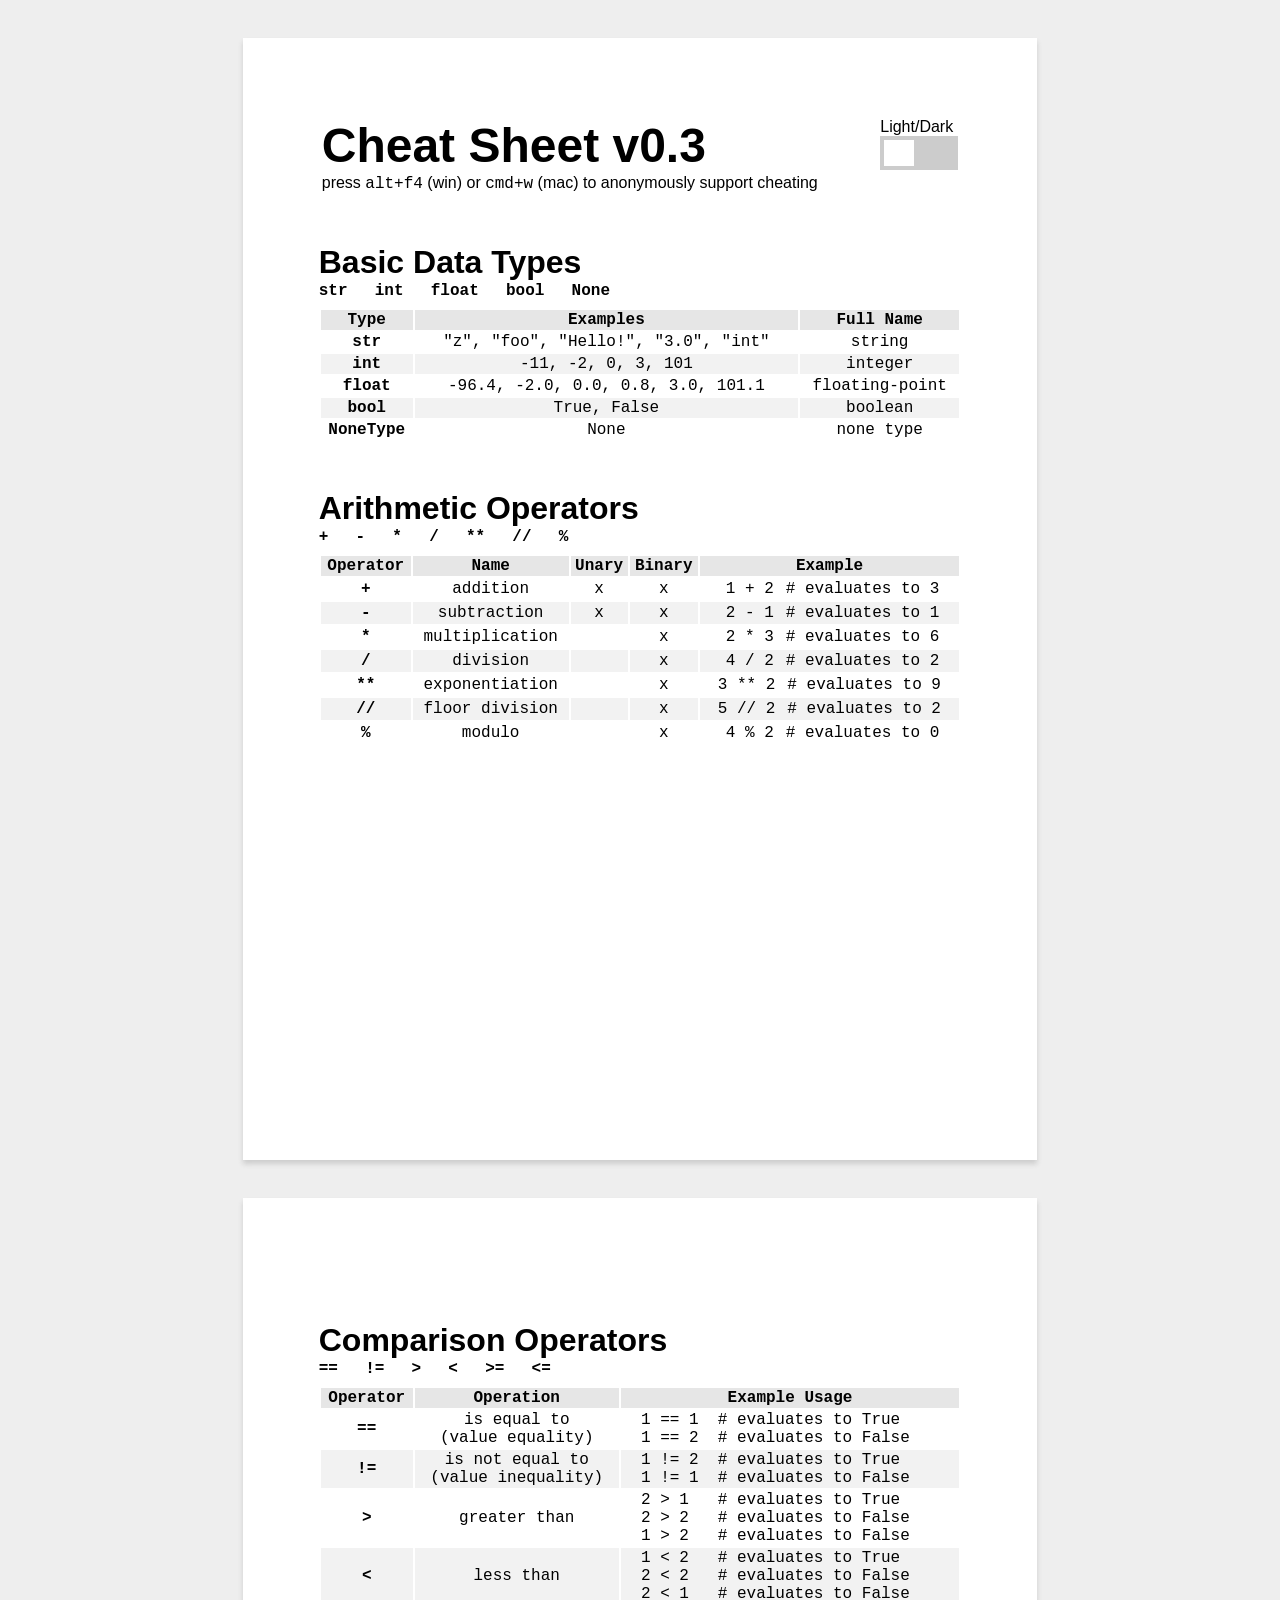
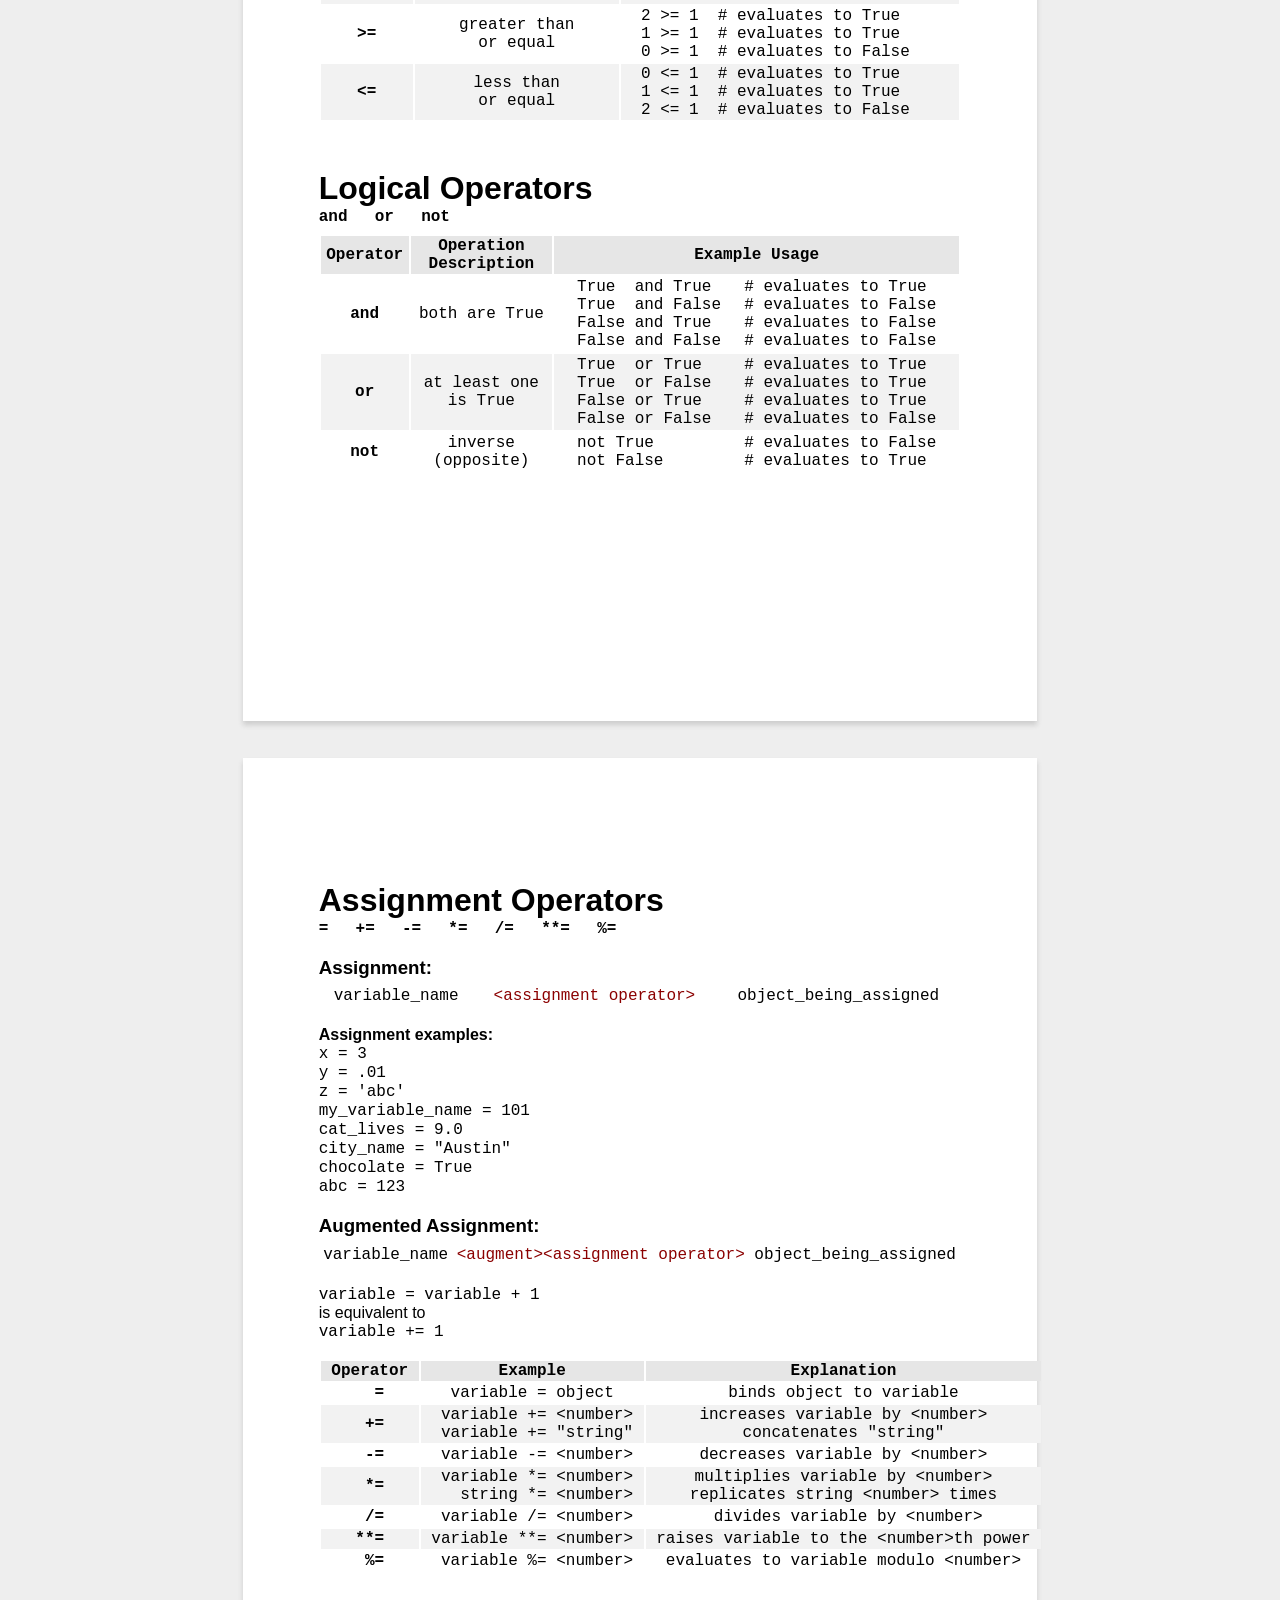
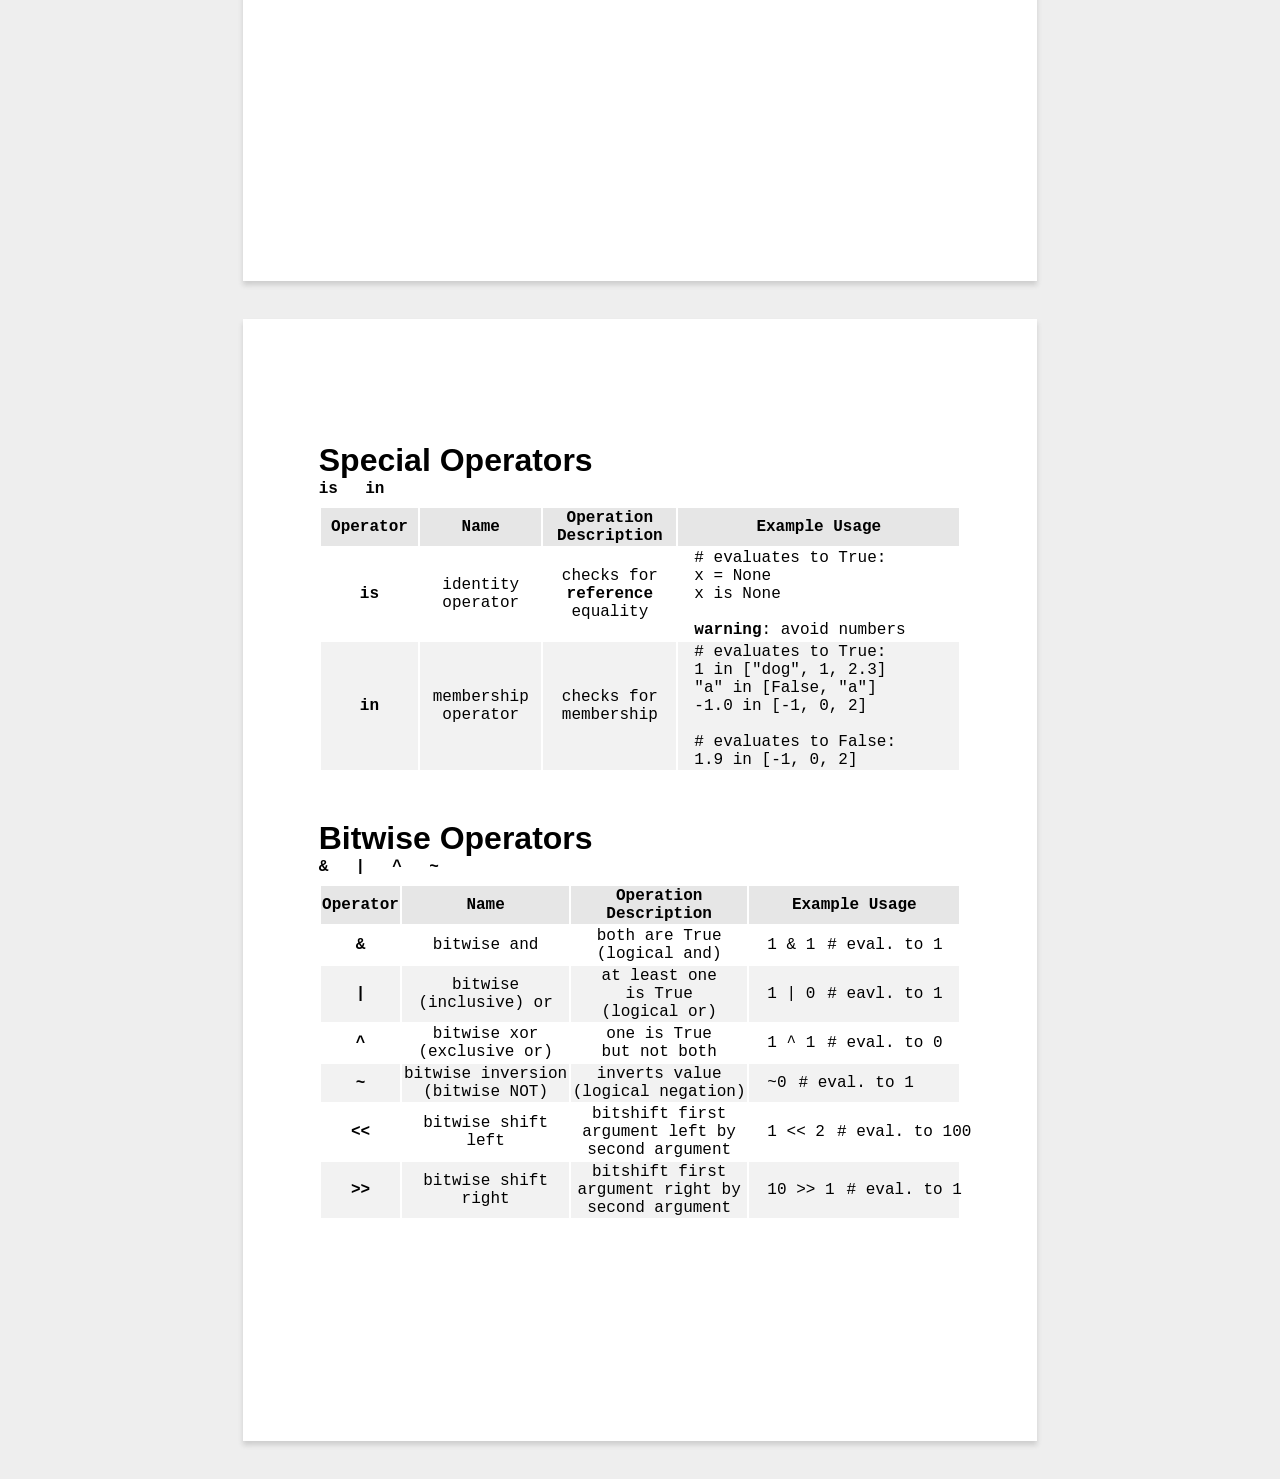
==== commit 612f6af6: "Merge pull request #56 from GCTA-Python/updates updated first draft of bitwise" ====
--- a/static/PythonCheatSheet/index.html
+++ b/static/PythonCheatSheet/index.html
@@ -2,16 +2,19 @@
 
 <!-- todo: refactor using flex -->
 <!-- todo: fix Comparison Operators usage examples formatting -->
+<!-- todo: bitwise formatting and examples -->
 
 <html lang="en">
 	<head>
 		<meta name="viewport" content="width=device-width, initial-scale=1">
 		<meta charset="utf-8">
-		<meta http-equiv="X-UA-Compatible" content="IE=edge">
-		<meta name="description" content="Student Review Supplement (WIP - v0.3)">
+		<!-- <meta http-equiv="X-UA-Compatible" content="IE=edge"> -->
+		<meta name="description" content="Student Review Supplement (WIP - v0.4)">
 		<title>Python Cheat Sheet</title>
 		<link rel="stylesheet" type="text/css" href="sheets-of-paper-a4.css">
-		<script async src="script.js"></script>  <!-- links to Java scripts (order dependent) -->
+		<!-- <script async type="application/javascript" src="script.js"></script>   -->
+		<script type="application/javascript" src="script.js" defer></script>  <!-- links to Java scripts (order dependent) -->
+		
 	</head>
 
 	<body class="document">
@@ -101,7 +104,7 @@
 							<tr>
 								<td style="text-align: right;"><code> &ensp;1 + 2 </code></td>
 								<td> &ensp; </td>
-								<td> # evaluates to 3 </td>
+								<td><code> # evaluates to 3 </code></td>
 							</tr>
 						</table>
 					</td>
@@ -116,7 +119,7 @@
 							<tr>
 								<td style="text-align: right;"><code> &ensp;2 - 1 </code></td>
 								<td> &ensp; </td>
-								<td> # evaluates to 1 </td>
+								<td><code> # evaluates to 1 </code></td>
 							</tr>
 						</table>
 					</td>
@@ -131,7 +134,7 @@
 							<tr>
 								<td style="text-align: right;"><code> &ensp;2 * 3 </code></td>
 								<td> &ensp; </td>
-								<td> # evaluates to 6 </td>
+								<td><code> # evaluates to 6 </code></td>
 							</tr>
 						</table>
 					</td>
@@ -146,7 +149,7 @@
 							<tr>
 								<td style="text-align: right;"><code> &ensp;4 / 2 </code></td>
 								<td> &ensp; </td>
-								<td> # evaluates to 2 </td>
+								<td><code> # evaluates to 2 </code></td>
 							</tr>
 						</table>
 					</td>
@@ -161,7 +164,7 @@
 							<tr>
 								<td style="text-align: right;"><code> 3 ** 2 </code></td>
 								<td> &ensp; </td>
-								<td> # evaluates to 9 </td>
+								<td><code> # evaluates to 9 </code></td>
 							</tr>
 						</table>
 					</td>
@@ -177,7 +180,7 @@
 							<tr>
 								<td style="text-align: right;"><code> 5 // 2 </code></td>
 								<td> &ensp; </td>
-								<td> # evaluates to 2 </td>
+								<td><code> # evaluates to 2 </code></td>
 							</tr>
 						</table>
 					</td>
@@ -193,7 +196,7 @@
 							<tr>
 								<td style="text-align: right;"><code> &ensp;4 % 2 </code></td>
 								<td> &ensp; </td>
-								<td> # evaluates to 0 </td>
+								<td><code> # evaluates to 0 </code></td>
 							</tr>
 						</table>
 					</td>
@@ -259,95 +262,199 @@
 			</table>
 
 
-
-						<!-- Logical Operators -->
-						<div class="table_info">
-							<h1 class="table"> Logical Operators </h1>
-							<code class="subhead"> and &ensp; or &ensp; not </code>
-						</div>
-			
-						<table class="default_table">
-							<tr class="header">
-								<th style="text-align: center;"> Operator </th>
-								<th style="text-align: center;"> Operation<br>Description </th>
-								<th style="text-align: center;"> Example Usage </th>
-							</tr>
-							<tr>
-								<td style="text-align: center;"> <b>and</b> </td>
-								<td style="text-align: center;"> both are True </td>
-								<td style="text-align: left;">
-									<table class="no_space_table">
-										<tr></tr>
-										<tr>
-											<td>
-												True &nbsp;and True<br>
-												True &nbsp;and False<br>
-												False and True<br>
-												False and False<br>
-											</td>
-											<td>&nbsp;&nbsp;</td>
-											<td>
-												# evaluates to True<br>
-												# evaluates to False<br>
-												# evaluates to False<br>
-												# evaluates to False<br>
-											</td>
-										</tr>
-									</table>
+			<!-- Logical Operators -->
+			<div class="table_info">
+				<h1 class="table"> Logical Operators </h1>
+				<code class="subhead"> and &ensp; or &ensp; not </code>
+			</div>
+
+			<table class="default_table">
+				<tr class="header">
+					<th style="text-align: center;"> Operator </th>
+					<th style="text-align: center;"> Operation<br>Description </th>
+					<th style="text-align: center;"> Example Usage </th>
+				</tr>
+				<tr>
+					<td style="text-align: center;"> <b>and</b> </td>
+					<td style="text-align: center;"> both are True </td>
+					<td style="text-align: left;">
+						<table class="no_space_table">
+							<tr></tr>
+							<tr>
+								<td>
+									True &nbsp;and True<br>
+									True &nbsp;and False<br>
+									False and True<br>
+									False and False<br>
 								</td>
-							</tr>
-							<tr>
-								<td style="text-align: center;"> <b>or</b> </td>
-								<td style="text-align: center;"> at least one<br>is True </td>
-								<td style="text-align: left;">
-									<table class="no_space_table">
-										<tr></tr>
-										<tr>
-											<td>
-												True &nbsp;or True<br>
-												True &nbsp;or False<br>
-												False or True<br>
-												False or False<br>
-											</td>
-											<td>&nbsp;&nbsp;&nbsp;</td>
-											<td>
-												# evaluates to True<br>
-												# evaluates to True<br>
-												# evaluates to True<br>
-												# evaluates to False<br>
-											</td>
-										</tr>
-									</table>
+								<td>&nbsp;&nbsp;</td>
+								<td>
+									<code># evaluates to True</code><br>
+									<code># evaluates to False</code><br>
+									<code># evaluates to False</code><br>
+									<code># evaluates to False</code><br>
 								</td>
 							</tr>
-							<tr>
-								<td style="text-align: center;"> <b>not</b> </td>
-								<td style="text-align: center;"> inverse<br>(opposite) </td>
-								<td style="text-align: left;">
-									<table class="no_space_table">
-										<tr></tr>
-										<tr>
-											<td>
-												not True<br>
-												not False<br>
-											</td>
-											<td>&nbsp;&nbsp;&nbsp;&nbsp;&nbsp;&nbsp;&nbsp;&nbsp;</td>
-											<td>
-												# evaluates to False<br>
-												# evaluates to True<br>
-											</td>
-										</tr>
-									</table>
+						</table>
+					</td>
+				</tr>
+				<tr>
+					<td style="text-align: center;"> <b>or</b> </td>
+					<td style="text-align: center;"> at least one<br>is True </td>
+					<td style="text-align: left;">
+						<table class="no_space_table">
+							<tr></tr>
+							<tr>
+								<td>
+									True &nbsp;or True<br>
+									True &nbsp;or False<br>
+									False or True<br>
+									False or False<br>
 								</td>
-							</tr>
-						</table>
-
+								<td>&nbsp;&nbsp;&nbsp;</td>
+								<td>
+									<code># evaluates to True</code><br>
+									<code># evaluates to True</code><br>
+									<code># evaluates to True</code><br>
+									<code># evaluates to False</code><br>
+								</td>
+							</tr>
+						</table>
+					</td>
+				</tr>
+				<tr>
+					<td style="text-align: center;"> <b>not</b> </td>
+					<td style="text-align: center;"> inverse<br>(opposite) </td>
+					<td style="text-align: left;">
+						<table class="no_space_table">
+							<tr></tr>
+							<tr>
+								<td>
+									not True<br>
+									not False<br>
+								</td>
+								<td>&nbsp;&nbsp;&nbsp;&nbsp;&nbsp;&nbsp;&nbsp;&nbsp;</td>
+								<td>
+									<code># evaluates to False</code><br>
+									<code># evaluates to True</code><br>
+								</td>
+							</tr>
+						</table>
+					</td>
+				</tr>
+			</table>
+
+		</div>
+
+
+		<div class="page" contenteditable="false">
+
+			<!-- Assignment Operators -->
+			<div class="table_info">
+				<h1 class="table"> Assignment Operators </h1>
+				<code class="subhead"> = &ensp; += &ensp; -= &ensp; *= &ensp; /= &ensp; **= &ensp; %= </code>
+			</div>
+
+			<h3 style="margin-bottom: .25em;">Assignment:</h3>
+
+			<table style="width: 100%; text-align: center;">
+				<tr style="background-color: white !important;">
+					<td>
+						<code> variable_name </code>
+					</td>
+					<td>
+						<code style="color: darkred">&lt;assignment operator&gt; </code>
+					</td>
+					<td>
+						<code> object_being_assigned </code>
+					</td>
+				</tr>
+			</table>
+
+			<br>
+			<b>Assignment examples:</b><br>
+			<code>
+				x = 3<br>
+				y = .01<br>
+				z = 'abc'<br>
+				my_variable_name = 101<br>
+				cat_lives = 9.0<br>
+				city_name = "Austin"<br>
+				chocolate = True<br>
+				abc = 123
+			</code>
+
+			<h3 style="margin-bottom: .25em;">Augmented Assignment:</h3>
+
+			<table style="width: 100%; text-align: center;">
+				<tr style="background-color: white !important;">
+					<td>
+						<code> variable_name </code>
+					</td>
+					<td>
+						<code style="color: darkred">&lt;augment>&lt;assignment operator&gt; </code>
+					</td>
+					<td>
+						<code> object_being_assigned </code>
+					</td>
+				</tr>
+			</table><br>
+
+			<p>
+			<code> variable = variable + 1 </code><br>
+			is equivalent to<br>
+			<code> variable += 1 </code>
+			</p>
+
+			<br>
+			<table class="default_table" style="white-space: pre;">
+				<tr class="header">
+					<th style="text-align: left;"> Operator </th>
+					<th style="text-align: center;"> Example </th>
+					<th style="text-align: center;"> Explanation </th>
+				</tr>
+				<tr>
+					<td style="text-align: center;"> <b>  =</b> </td>
+					<td style="text-align: left;"><code>   variable = object </code></td>
+					<td style="text-align: center;"> binds object to variable </td>
+				</tr>
+				<tr>
+					<td style="text-align: center;"> <b> +=</b> </td>
+					<td style="text-align: left;"><code>  variable += &lt;number&gt; </code><br><code>  variable += "string" </code></td>
+					<td style="text-align: center;"> increases variable by &lt;number&gt; <br> concatenates "string" </td>
+				</tr>
+				<tr>
+					<td style="text-align: center;"> <b> -=</b> </td>
+					<td style="text-align: left;"><code>  variable -= &lt;number&gt; </code></td>
+					<td style="text-align: center;"> decreases variable by &lt;number&gt; </td>
+				</tr>
+				<tr>
+					<td style="text-align: center;"> <b> *=</b> </td>
+					<td style="text-align: left;"><code>  variable *= &lt;number&gt; </code><br><code>    string *= &lt;number&gt; </code></td>
+					<td style="text-align: center;"> multiplies variable by &lt;number&gt; <br> replicates string &lt;number&gt; times </td>
+				</tr>
+				<tr>
+					<td style="text-align: center;"> <b> /=</b> </td>
+					<td style="text-align: left;"><code>  variable /= &lt;number&gt; </code></td>
+					<td style="text-align: center;"> divides variable by &lt;number&gt;</td>
+				</tr>
+				<tr>
+					<td style="text-align: center;"> <b>**=</b> </td>
+					<td style="text-align: left;"><code> variable **= &lt;number&gt; </code></td>
+					<td style="text-align: center;"> raises variable to the &lt;number&gt;th power </td>
+				</tr>
+				<tr>
+					<td style="text-align: center;"> <b> %=</b> </td>
+					<td style="text-align: left;"><code>  variable %= &lt;number&gt; </code></td>
+					<td style="text-align: center;"> evaluates to variable modulo &lt;number&gt; </td>
+				</tr>
+			</table>
 			
 		</div>
 
+
+
 		<div class="page" contenteditable="false">
-
-
 
 			<!-- Special Operators -->
 			<div class="table_info">
@@ -391,122 +498,111 @@
 													<code> 1.9 in [-1, 0, 2] </code><br></td>
 				</tr>
 			</table>
+
+
+			<!-- Bitwise Operators -->
+			<div class="table_info">
+				<h1 class="table"> Bitwise Operators </h1>
+				<code class="subhead"> & &ensp; | &ensp; ^ &ensp; ~ &ensp; </code>
+			</div>
+
+			<table class="default_table">
+				<tr class="header">
+					<th style="text-align: center;"> Operator </th>
+					<th style="text-align: center;"> Name </th>
+					<th style="text-align: center;"> Operation<br>Description </th>
+					<th style="text-align: center;"> Example Usage </th>
+				</tr>
+				<tr>
+					<td style="text-align: center;"> <b>&</b> </td>
+					<td style="text-align: center;"> bitwise and </td>
+					<td style="text-align: center;"> both are True <br> (logical and) </td>
+					<td style="text-align: center;"> 
+						<table class="no_border sub_table1"> 
+							<tr>
+								<td style="text-align: right;"><code> 1 & 1 </code></td>
+								<td> &ensp; </td>
+								<td><code> # eval. to 1 </code></td>
+							</tr>
+						</table>
+					</td>
+				</tr>
+				<tr>
+					<td style="text-align: center;"> <b>|</b> </td>
+					<td style="text-align: center;"> bitwise <br> (inclusive) or </td>
+					<td style="text-align: center;"> at least one <br> is True <br> (logical or) </td>
+					<td style="text-align: center;"> 
+						<table class="no_border sub_table1"> 
+							<tr>
+								<td style="text-align: right;"><code> 1 | 0 </code></td>
+								<td> &ensp; </td>
+								<td> # eavl. to 1 </td>
+							</tr>
+						</table>
+					</td>
+				</tr>
+				<tr>
+					<td style="text-align: center;"> <b>^</b> </td>
+					<td style="text-align: center;"> bitwise xor <br> (exclusive or) </td>
+					<td style="text-align: center;"> one is True <br> but not both</td>
+					<td style="text-align: center;"> 
+						<table class="no_border sub_table1"> 
+							<tr>
+								<td style="text-align: right;"><code> 1 ^ 1 </code></td>
+								<td> &ensp; </td>
+								<td> # eval. to 0 </td>
+							</tr>
+						</table>
+					</td>
+				</tr>
+				<tr>
+					<td style="text-align: center;"> <b>~</b> </td>
+					<td style="text-align: center;"> bitwise inversion <br> (bitwise NOT) </td>
+					<td style="text-align: center;"> inverts value <br> (logical negation) </td>
+					<td style="text-align: center;"> 
+						<table class="no_border sub_table1"> 
+							<tr>
+								<td style="text-align: right;"><code> ~0 </code></td>
+								<td> &ensp; </td>
+								<td> # eval. to 1 </td>
+							</tr>
+						</table>
+					</td>
+				</tr>
+				<tr>
+					<td style="text-align: center;"> <b>&lt;&lt;</b> </td>
+					<td style="text-align: center;"> bitwise shift <br> left </td>
+					<td style="text-align: center;"> bitshift first <br> argument left by <br> second argument </td>
+					<td style="text-align: center;"> 
+						<table class="no_border sub_table1"> 
+							<tr>
+								<td style="text-align: right;"><code> 1 &lt;&lt; 2 </code></td>
+								<td> &ensp; </td>
+								<td> # eval. to 100 </td>
+							</tr>
+						</table>
+					</td>
+				</tr>
+				<tr>
+					<td style="text-align: center;"> <b>>></b> </td>
+					<td style="text-align: center;"> bitwise shift <br> right </td>
+					<td style="text-align: center;"> bitshift first <br> argument right by <br> second argument </td>
+					<td style="text-align: center;"> 
+						<table class="no_border sub_table1"> 
+							<tr>
+								<td style="text-align: right;"><code> 10 >> 1 </code></td>
+								<td> &ensp; </td>
+								<td> # eval. to 1 </td>
+							</tr>
+						</table>
+					</td>
+
+				</tr>
+			</table>
 		</div>
 
-
-		<div class="page" contenteditable="false">
-
-			<!-- Assignment Operators -->
-			<div class="table_info">
-				<h1 class="table"> Assignment Operators </h1>
-				<code class="subhead"> = &ensp; += &ensp; -= &ensp; *= &ensp; /= &ensp; **= &ensp; %= </code>
-			</div>
-
-			<h3 style="margin-bottom: .25em;">Assignment:</h3>
-
-			<table style="width: 100%; text-align: center;">
-				<tr style="background-color: white !important;">
-					<td>
-						<code> variable_name </code>
-					</td>
-					<td>
-						<code style="color: darkred">&lt;assignment operator&gt; </code>
-					</td>
-					<td>
-						<code> object_being_assigned </code>
-					</td>
-				</tr>
-			</table>
-
-			<br>
-			<b>Assignment examples:</b><br>
-			<code>
-				x = 3<br>
-				y = .01<br>
-				z = 'abc'<br>
-				my_variable_name = 101<br>
-				cat_lives = 9.0<br>
-				city_name = "Austin"<br>
-				chocolate = True<br>
-				abc = 123
-			</code>
-
-			<h3 style="margin-bottom: .25em;">Augmented Assignment:</h3>
-
-			<table style="width: 100%; text-align: center;">
-				<tr style="background-color: white !important;">
-					<td>
-						<code> variable_name </code>
-					</td>
-					<td>
-						<code style="color: darkred">&lt;augment>&lt;assignment operator&gt; </code>
-					</td>
-					<td>
-						<code> object_being_assigned </code>
-					</td>
-				</tr>
-			</table><br>
-
-			<p>
-			<code> variable = variable + 1 </code><br>
-			is equivalent to<br>
-			<code> variable += 1 </code>
-			</p>
-
-			<br>
-			<table class="default_table" style="white-space: pre;">
-				<tr class="header">
-					<th style="text-align: left;"> Operator </th>
-					<th style="text-align: center;"> Example </th>
-					<th style="text-align: center;"> Explanation </th>
-				</tr>
-				<tr>
-					<td style="text-align: center;"> <b>  =</b> </td>
-					<td style="text-align: left;"><code>   variable = object </code></td>
-					<td style="text-align: center;"> binds object to variable </td>
-				</tr>
-				<tr>
-					<td style="text-align: center;"> <b> +=</b> </td>
-					<td style="text-align: left;"><code>  variable += &lt;number&gt; </code><br><code>  variable += "string" </code></td>
-					<td style="text-align: center;"> increases variable by &lt;number&gt; <br> concatenates "string" </td>
-				</tr>
-				<tr>
-					<td style="text-align: center;"> <b> -=</b> </td>
-					<td style="text-align: left;"><code>  variable -= &lt;number&gt; </code></td>
-					<td style="text-align: center;"> decreases variable by &lt;number&gt; </td>
-				</tr>
-				<tr>
-					<td style="text-align: center;"> <b> *=</b> </td>
-					<td style="text-align: left;"><code>  variable *= &lt;number&gt; </code><br><code>    string *= &lt;number&gt; </code></td>
-					<td style="text-align: center;"> multiplies variable by &lt;number&gt; <br> replicates string &lt;number&gt; times </td>
-				</tr>
-				<tr>
-					<td style="text-align: center;"> <b> /=</b> </td>
-					<td style="text-align: left;"><code>  variable /= &lt;number&gt; </code></td>
-					<td style="text-align: center;"> divides variable by &lt;number&gt;</td>
-				</tr>
-				<tr>
-					<td style="text-align: center;"> <b>**=</b> </td>
-					<td style="text-align: left;"><code> variable **= &lt;number&gt; </code></td>
-					<td style="text-align: center;"> raises variable to the &lt;number&gt;th power </td>
-				</tr>
-				<tr>
-					<td style="text-align: center;"> <b> %=</b> </td>
-					<td style="text-align: left;"><code>  variable %= &lt;number&gt; </code></td>
-					<td style="text-align: center;"> evaluates to variable modulo &lt;number&gt; </td>
-				</tr>
-
-			</table>
-
-		</div>
-
 	</body>
 
-
-<!--
-* HTML-Sheets-of-Paper (https://github.com/delight-im/HTML-Sheets-of-Paper)
-* Copyright (c) delight.im (https://www.delight.im/)
-* Licensed under the MIT License (https://opensource.org/licenses/MIT)
--->
+<!-- USING: HTML-Sheets-of-Paper (https://github.com/delight-im/HTML-Sheets-of-Paper) -->
 
 </html>
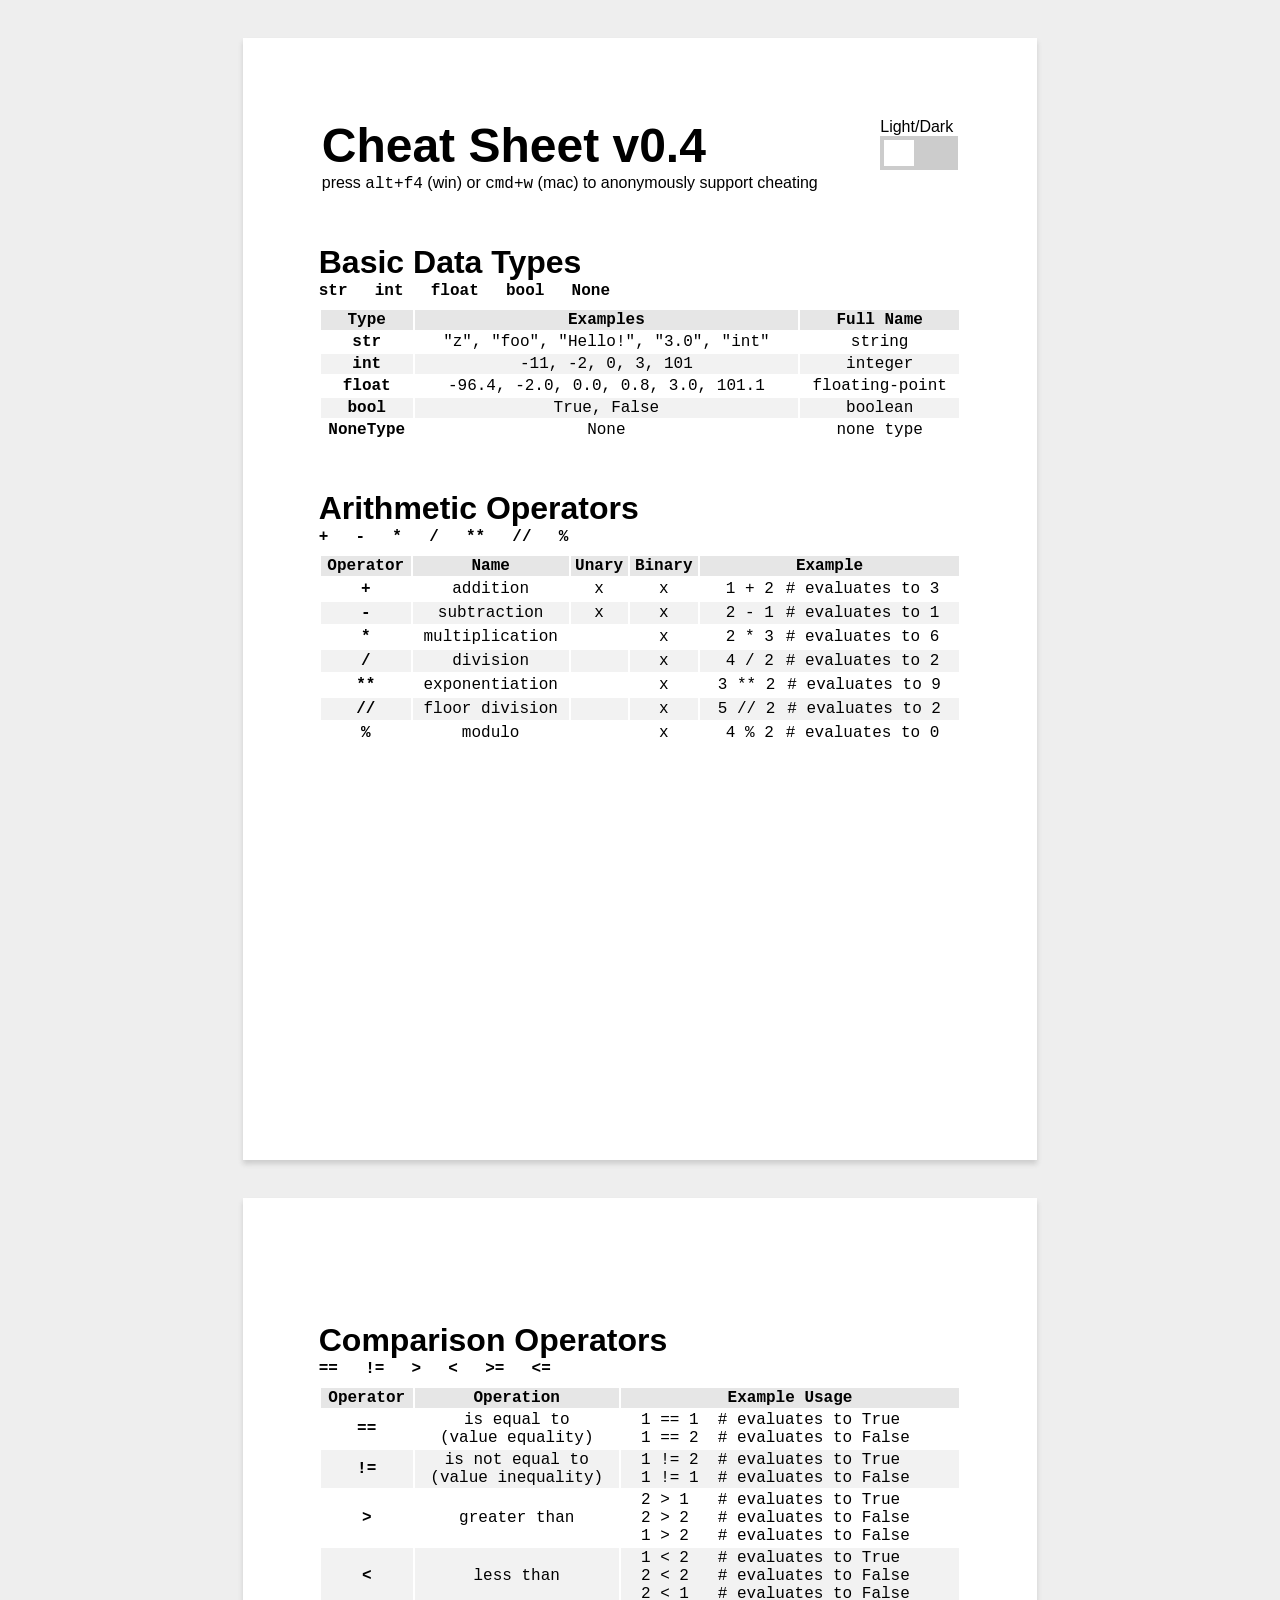
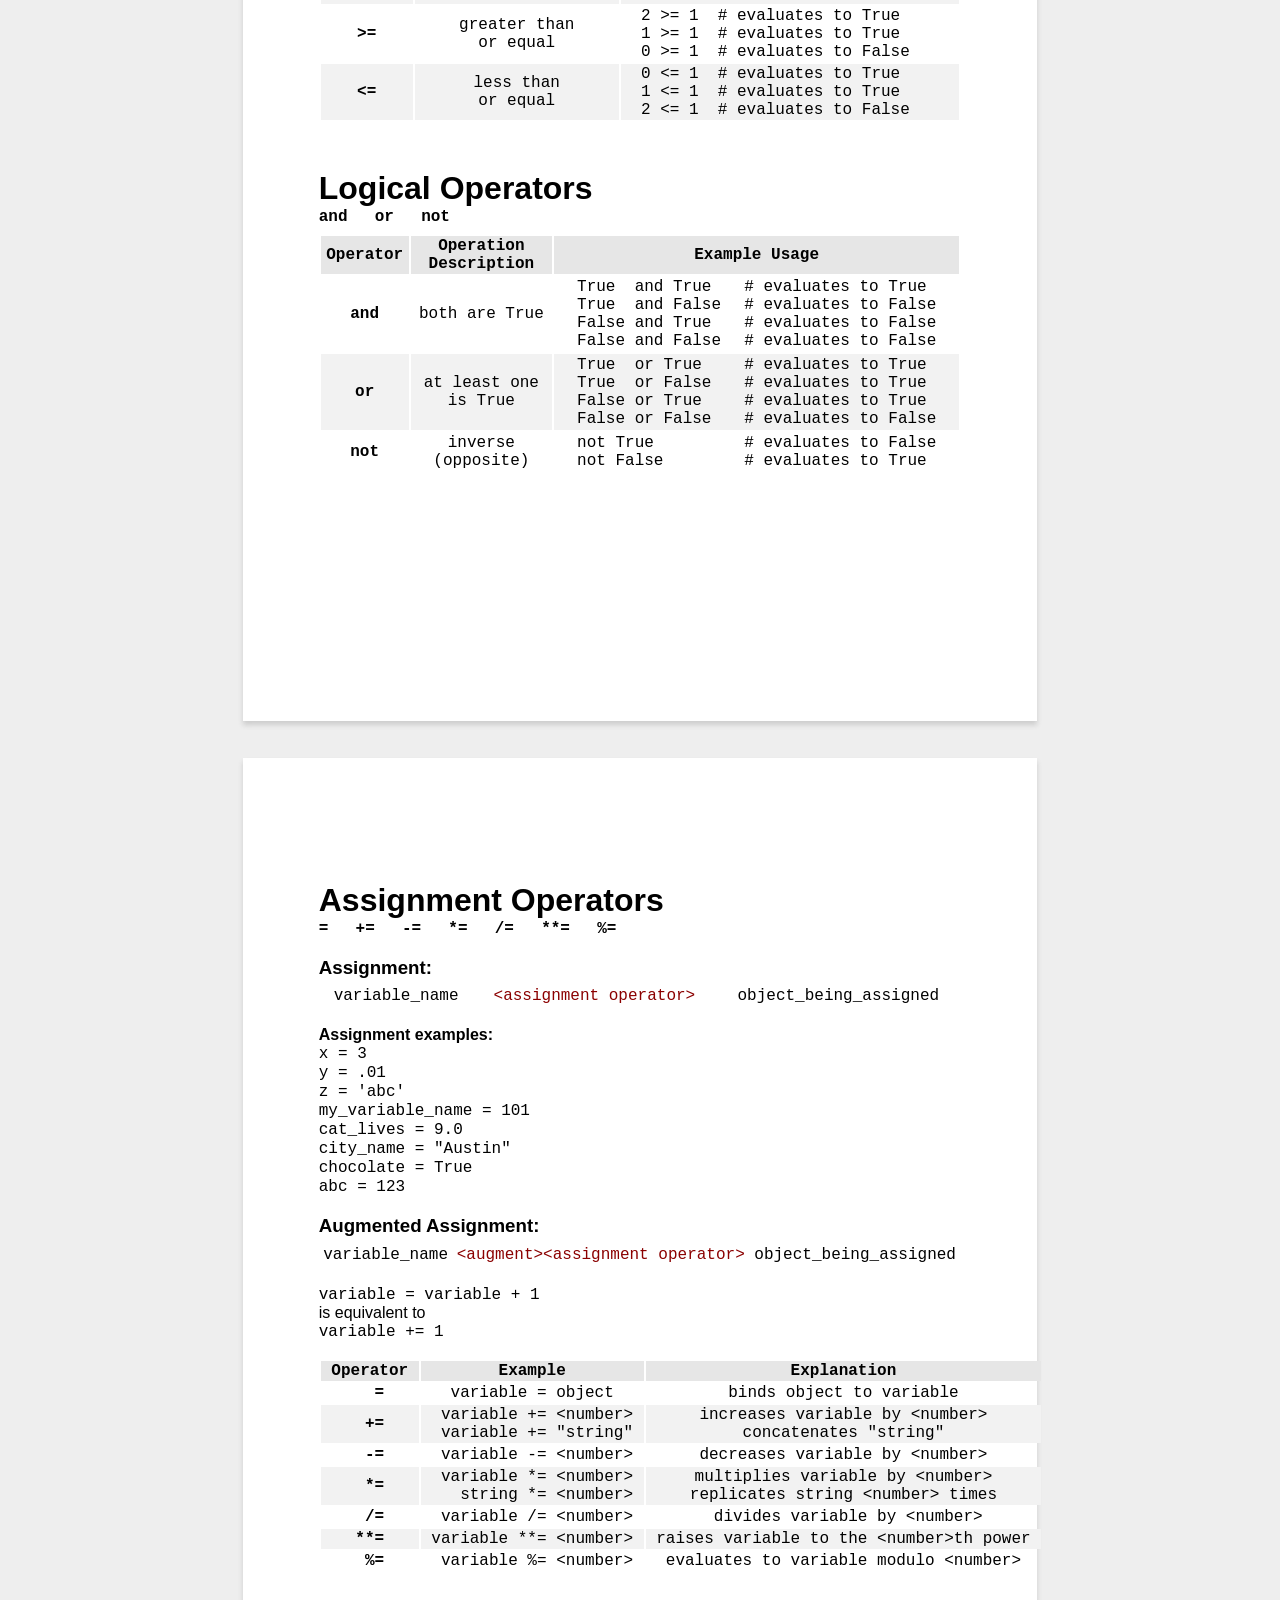
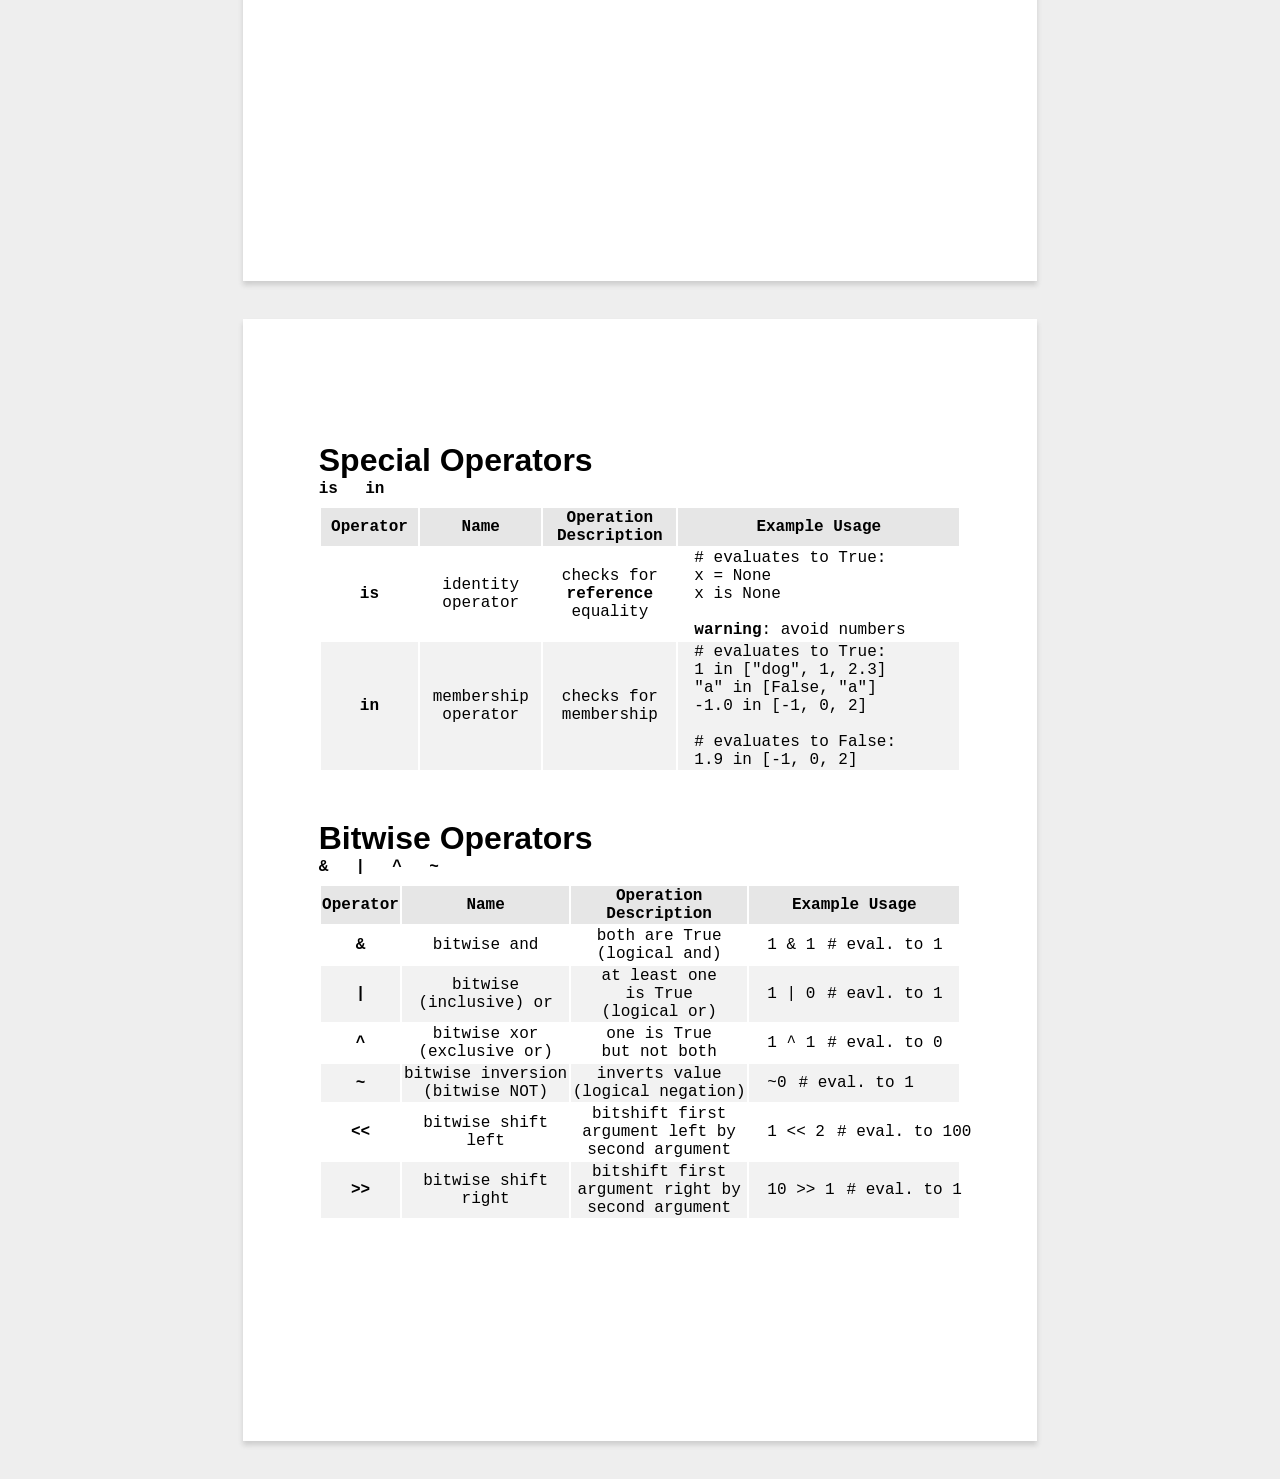
==== commit 186eb0dc: "Merge pull request #57 from GCTA-Python/updates fixed version number" ====
--- a/static/PythonCheatSheet/index.html
+++ b/static/PythonCheatSheet/index.html
@@ -25,7 +25,7 @@
 				<tr>
 					<!-- Title -->
 					<td style="width: 100%">
-						<h1 class="title" style="margin-top: 0;">Cheat Sheet v0.3</h1>
+						<h1 class="title" style="margin-top: 0;">Cheat Sheet v0.4</h1>
 						<p style="margin-top: -2em;">press <kbd>alt+f4</kbd> (win) or <kbd>cmd+w</kbd> (mac) to anonymously support cheating</p>			
 					</td>
 					<!-- Dark/Light Button -->
